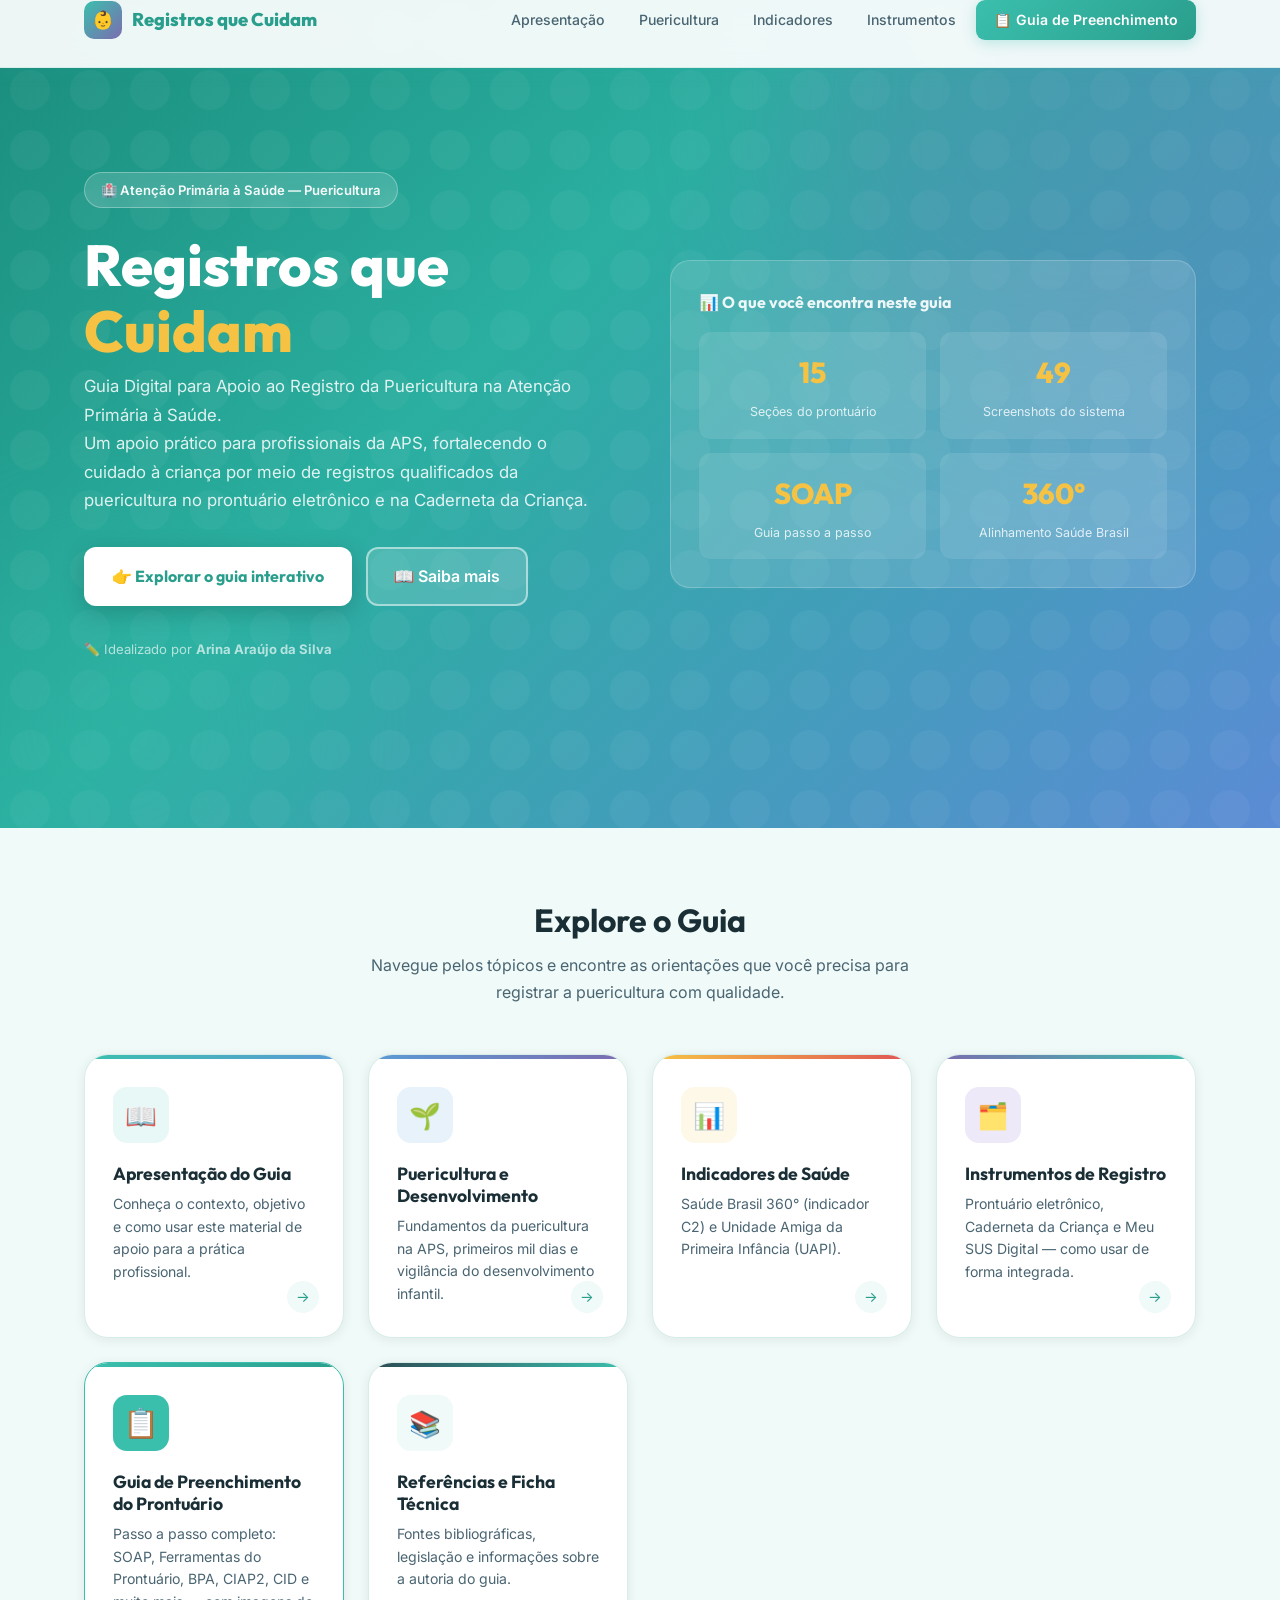
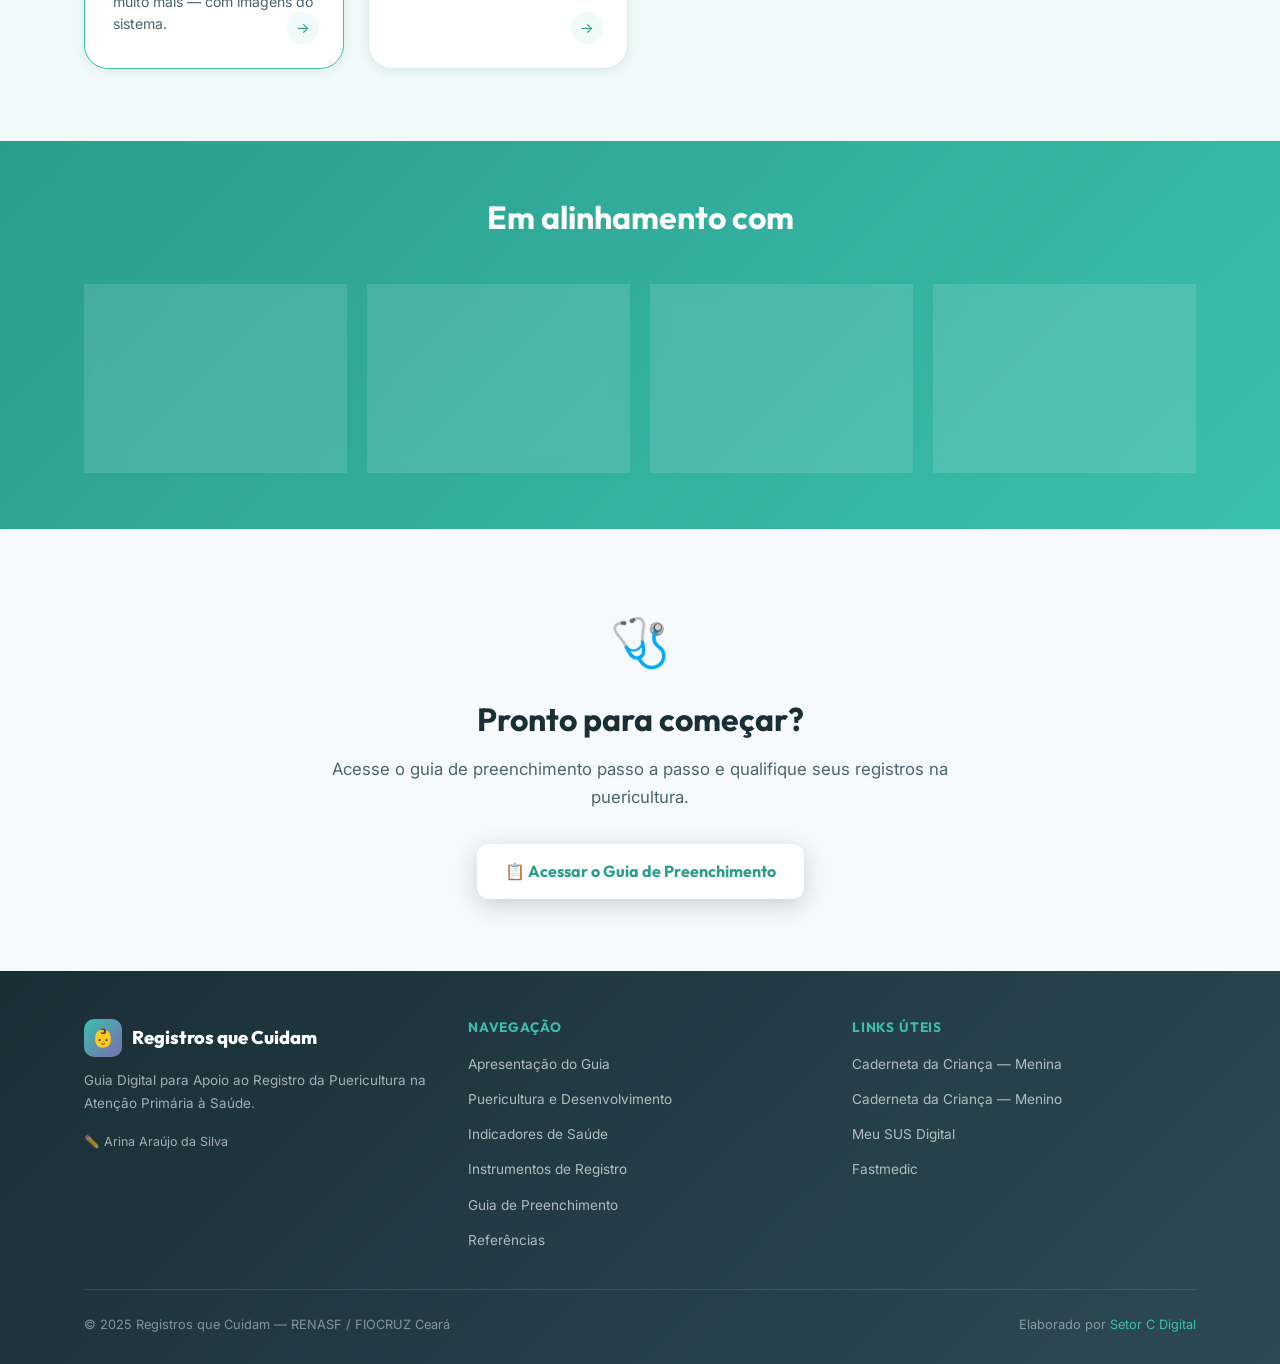
==== index.html @ 97585f24 "feat: initial commit — Registros que Cuidam v1.0 - Landing page com hero, cards de navegacao e foote" ====
<!DOCTYPE html>
<html lang="pt-BR">
<head>
  <meta charset="UTF-8" />
  <meta name="viewport" content="width=device-width, initial-scale=1.0" />
  <title>Registros que Cuidam — Guia Digital de Puericultura</title>
  <meta name="description" content="Guia Digital para Apoio ao Registro da Puericultura na Atenção Primária à Saúde. Orientações práticas sobre preenchimento do prontuário eletrônico e Caderneta da Criança." />
  <link rel="stylesheet" href="assets/css/style.css" />
  <link rel="icon" type="image/svg+xml" href="data:image/svg+xml,<svg xmlns='http://www.w3.org/2000/svg' viewBox='0 0 100 100'><text y='.9em' font-size='90'>👶</text></svg>" />
</head>
<body>

  <!-- ── Navbar ─────────────────────────────── -->
  <nav class="navbar">
    <div class="container">
      <div class="nav-inner">
        <a href="index.html" class="nav-logo">
          <div class="logo-icon">👶</div>
          Registros que Cuidam
        </a>
        <div class="nav-links">
          <a href="apresentacao.html">Apresentação</a>
          <a href="puericultura.html">Puericultura</a>
          <a href="indicadores.html">Indicadores</a>
          <a href="instrumentos.html">Instrumentos</a>
          <a href="prontuario.html" class="btn-nav">📋 Guia de Preenchimento</a>
        </div>
        <button class="hamburger" aria-label="Menu">
          <span></span><span></span><span></span>
        </button>
      </div>
    </div>
  </nav>

  <!-- ── Mobile Menu ────────────────────────── -->
  <div class="mobile-menu">
    <a href="apresentacao.html">📖 Apresentação do Guia</a>
    <a href="puericultura.html">🌱 Puericultura e Desenvolvimento</a>
    <a href="indicadores.html">📊 Indicadores</a>
    <a href="instrumentos.html">🗂️ Instrumentos de Registro</a>
    <a href="prontuario.html">📋 Guia de Preenchimento</a>
    <a href="referencias.html">📚 Referências</a>
  </div>

  <!-- ── HERO ───────────────────────────────── -->
  <section class="hero">
    <div class="hero-blob hero-blob-1"></div>
    <div class="hero-blob hero-blob-2"></div>
    <div class="container">
      <div class="hero-inner">
        <div class="hero-text">
          <div class="hero-badge">
            🏥 Atenção Primária à Saúde — Puericultura
          </div>
          <h1>Registros que <span>Cuidam</span></h1>
          <p class="hero-subtitle">
            Guia Digital para Apoio ao Registro da Puericultura na Atenção Primária à Saúde.<br>
            Um apoio prático para profissionais da APS, fortalecendo o cuidado à criança por meio de registros qualificados da puericultura no prontuário eletrônico e na Caderneta da Criança.
          </p>
          <div class="hero-ctas">
            <a href="prontuario.html" class="btn-primary">
              👉 Explorar o guia interativo
            </a>
            <a href="apresentacao.html" class="btn-secondary">
              📖 Saiba mais
            </a>
          </div>
          <p class="hero-author">✏️ Idealizado por <strong>Arina Araújo da Silva</strong></p>
        </div>
        <div class="hero-image">
          <div class="hero-card">
            <div class="hero-card-title">📊 O que você encontra neste guia</div>
            <div class="hero-stats">
              <div class="hero-stat">
                <div class="hero-stat-num">15</div>
                <div class="hero-stat-label">Seções do prontuário</div>
              </div>
              <div class="hero-stat">
                <div class="hero-stat-num">49</div>
                <div class="hero-stat-label">Screenshots do sistema</div>
              </div>
              <div class="hero-stat">
                <div class="hero-stat-num">SOAP</div>
                <div class="hero-stat-label">Guia passo a passo</div>
              </div>
              <div class="hero-stat">
                <div class="hero-stat-num">360°</div>
                <div class="hero-stat-label">Alinhamento Saúde Brasil</div>
              </div>
            </div>
          </div>
        </div>
      </div>
    </div>
  </section>

  <!-- ── Navigation Cards ───────────────────── -->
  <section class="nav-cards">
    <div class="container">
      <div class="section-title">
        <h2>Explore o Guia</h2>
        <p>Navegue pelos tópicos e encontre as orientações que você precisa para registrar a puericultura com qualidade.</p>
      </div>
      <div class="cards-grid">
        <a href="apresentacao.html" class="nav-card fade-up" style="--card-accent: linear-gradient(90deg, #3BBFAD, #5B9BD5);">
          <div class="card-icon" style="--card-icon-bg: #E8F8F6;">📖</div>
          <h3>Apresentação do Guia</h3>
          <p>Conheça o contexto, objetivo e como usar este material de apoio para a prática profissional.</p>
          <div class="card-arrow">→</div>
        </a>
        <a href="puericultura.html" class="nav-card fade-up delay-1" style="--card-accent: linear-gradient(90deg, #5B9BD5, #7B6DB0);">
          <div class="card-icon" style="--card-icon-bg: #E8F2FB;">🌱</div>
          <h3>Puericultura e Desenvolvimento</h3>
          <p>Fundamentos da puericultura na APS, primeiros mil dias e vigilância do desenvolvimento infantil.</p>
          <div class="card-arrow">→</div>
        </a>
        <a href="indicadores.html" class="nav-card fade-up delay-2" style="--card-accent: linear-gradient(90deg, #F6C244, #E05555);">
          <div class="card-icon" style="--card-icon-bg: #FEF8E8;">📊</div>
          <h3>Indicadores de Saúde</h3>
          <p>Saúde Brasil 360° (indicador C2) e Unidade Amiga da Primeira Infância (UAPI).</p>
          <div class="card-arrow">→</div>
        </a>
        <a href="instrumentos.html" class="nav-card fade-up delay-3" style="--card-accent: linear-gradient(90deg, #7B6DB0, #3BBFAD);">
          <div class="card-icon" style="--card-icon-bg: #EDE9F8;">🗂️</div>
          <h3>Instrumentos de Registro</h3>
          <p>Prontuário eletrônico, Caderneta da Criança e Meu SUS Digital — como usar de forma integrada.</p>
          <div class="card-arrow">→</div>
        </a>
        <a href="prontuario.html" class="nav-card fade-up" style="--card-accent: linear-gradient(90deg, #3BBFAD, #2A9E8D); border-color: var(--verde);">
          <div class="card-icon" style="--card-icon-bg: var(--verde); font-size: 1.8rem;">📋</div>
          <h3>Guia de Preenchimento do Prontuário</h3>
          <p>Passo a passo completo: SOAP, Ferramentas do Prontuário, BPA, CIAP2, CID e muito mais — com imagens do sistema.</p>
          <div class="card-arrow">→</div>
        </a>
        <a href="referencias.html" class="nav-card fade-up delay-1" style="--card-accent: linear-gradient(90deg, #2D4A54, #3BBFAD);">
          <div class="card-icon" style="--card-icon-bg: #F0FAF8;">📚</div>
          <h3>Referências e Ficha Técnica</h3>
          <p>Fontes bibliográficas, legislação e informações sobre a autoria do guia.</p>
          <div class="card-arrow">→</div>
        </a>
      </div>
    </div>
  </section>

  <!-- ── Highlights Strip ───────────────────── -->
  <section style="background: linear-gradient(135deg, var(--verde-dark), var(--verde)); padding: 56px 0;">
    <div class="container">
      <div class="section-title">
        <h2 style="color: white;">Em alinhamento com</h2>
      </div>
      <div style="display: grid; grid-template-columns: repeat(auto-fit, minmax(220px, 1fr)); gap: 20px;">
        <div style="background: rgba(255,255,255,0.12); backdrop-filter: blur(8px); border-radius: 16px; padding: 24px; text-align: center; border: 1px solid rgba(255,255,255,0.2);">
          <div style="font-size: 2rem; margin-bottom: 12px;">🇧🇷</div>
          <h4 style="color: white; margin-bottom: 8px; font-size: 0.95rem;">Saúde Brasil 360°</h4>
          <p style="color: rgba(255,255,255,0.75); font-size: 0.82rem; margin:0;">Indicador C2 — Cuidado no Desenvolvimento Infantil</p>
        </div>
        <div style="background: rgba(255,255,255,0.12); backdrop-filter: blur(8px); border-radius: 16px; padding: 24px; text-align: center; border: 1px solid rgba(255,255,255,0.2);">
          <div style="font-size: 2rem; margin-bottom: 12px;">⭐</div>
          <h4 style="color: white; margin-bottom: 8px; font-size: 0.95rem;">UAPI</h4>
          <p style="color: rgba(255,255,255,0.75); font-size: 0.82rem; margin:0;">Unidade Amiga da Primeira Infância</p>
        </div>
        <div style="background: rgba(255,255,255,0.12); backdrop-filter: blur(8px); border-radius: 16px; padding: 24px; text-align: center; border: 1px solid rgba(255,255,255,0.2);">
          <div style="font-size: 2rem; margin-bottom: 12px;">👶</div>
          <h4 style="color: white; margin-bottom: 8px; font-size: 0.95rem;">PNAISC</h4>
          <p style="color: rgba(255,255,255,0.75); font-size: 0.82rem; margin:0;">Política Nacional de Atenção Integral à Saúde da Criança</p>
        </div>
        <div style="background: rgba(255,255,255,0.12); backdrop-filter: blur(8px); border-radius: 16px; padding: 24px; text-align: center; border: 1px solid rgba(255,255,255,0.2);">
          <div style="font-size: 2rem; margin-bottom: 12px;">📒</div>
          <h4 style="color: white; margin-bottom: 8px; font-size: 0.95rem;">Caderneta da Criança</h4>
          <p style="color: rgba(255,255,255,0.75); font-size: 0.82rem; margin:0;">7ª Edição — Passaporte da Cidadania</p>
        </div>
      </div>
    </div>
  </section>

  <!-- ── CTA Final ──────────────────────────── -->
  <section class="section" style="text-align: center; background: var(--fundo-2);">
    <div class="container">
      <div class="fade-up" style="max-width: 640px; margin: 0 auto;">
        <div style="font-size: 3rem; margin-bottom: 16px;">🩺</div>
        <h2>Pronto para começar?</h2>
        <p style="color: var(--texto-suave); font-size: 1.05rem; margin: 16px 0 32px;">
          Acesse o guia de preenchimento passo a passo e qualifique seus registros na puericultura.
        </p>
        <a href="prontuario.html" class="btn-primary" style="display: inline-flex; text-decoration: none;">
          📋 Acessar o Guia de Preenchimento
        </a>
      </div>
    </div>
  </section>

  <!-- ── Footer ─────────────────────────────── -->
  <footer>
    <div class="container">
      <div class="footer-inner">
        <div class="footer-brand">
          <a href="index.html" class="nav-logo" style="text-decoration:none; margin-bottom:12px; display:inline-flex;">
            <div class="logo-icon">👶</div>
            Registros que Cuidam
          </a>
          <p>Guia Digital para Apoio ao Registro da Puericultura na Atenção Primária à Saúde.</p>
          <p style="margin-top:8px; font-size:0.78rem;">✏️ Arina Araújo da Silva</p>
        </div>
        <div class="footer-col">
          <h4>Navegação</h4>
          <ul>
            <li><a href="apresentacao.html">Apresentação do Guia</a></li>
            <li><a href="puericultura.html">Puericultura e Desenvolvimento</a></li>
            <li><a href="indicadores.html">Indicadores de Saúde</a></li>
            <li><a href="instrumentos.html">Instrumentos de Registro</a></li>
            <li><a href="prontuario.html">Guia de Preenchimento</a></li>
            <li><a href="referencias.html">Referências</a></li>
          </ul>
        </div>
        <div class="footer-col">
          <h4>Links Úteis</h4>
          <ul>
            <li><a href="https://wp.ufpel.edu.br/ipab/files/2025/06/caderneta_crianca_menina_passaporte_cidadania_7ed.pdf" target="_blank" rel="noopener">Caderneta da Criança — Menina</a></li>
            <li><a href="https://wp.ufpel.edu.br/ipab/files/2025/06/caderneta_crianca_menino_passaporte_cidadania_7ed.pdf" target="_blank" rel="noopener">Caderneta da Criança — Menino</a></li>
            <li><a href="https://meususdigital.saude.gov.br/" target="_blank" rel="noopener">Meu SUS Digital</a></li>
            <li><a href="https://saude.fastmedic.com.br/fortaleza/" target="_blank" rel="noopener">Fastmedic</a></li>
          </ul>
        </div>
      </div>
      <div class="footer-bottom">
        <span>© 2025 Registros que Cuidam — RENASF / FIOCRUZ Ceará</span>
        <span>Elaborado por <a href="#" style="color: var(--verde);">Setor C Digital</a></span>
      </div>
    </div>
  </footer>

  <!-- ── Lightbox ───────────────────────────── -->
  <div class="lightbox" id="lightbox">
    <div class="lightbox-inner">
      <button class="lightbox-close" id="lightbox-close">✕</button>
      <img id="lightbox-img" src="" alt="" />
      <p class="lightbox-caption" id="lightbox-caption"></p>
    </div>
  </div>

  <!-- ── Scroll Top ─────────────────────────── -->
  <button class="scroll-top" aria-label="Voltar ao topo">↑</button>

  <script src="assets/js/main.js"></script>
</body>
</html>
---- assets/css/style.css ----
/* =============================================
   REGISTROS QUE CUIDAM — Design System
   Paleta: Caderneta da Criança (teal + roxo)
   ============================================= */

@import url('https://fonts.googleapis.com/css2?family=Outfit:wght@300;400;500;600;700;800&family=Inter:wght@300;400;500;600&display=swap');

/* ── Tokens ─────────────────────────────────── */
:root {
  --verde:        #3BBFAD;
  --verde-dark:   #2A9E8D;
  --verde-light:  #E8F8F6;
  --verde-mid:    #C2EDE8;
  --roxo:         #7B6DB0;
  --roxo-light:   #EDE9F8;
  --roxo-dark:    #5D5190;
  --azul:         #5B9BD5;
  --azul-light:   #E8F2FB;
  --amarelo:      #F6C244;
  --amarelo-light:#FEF8E8;
  --vermelho:     #E05555;
  --branco:       #FFFFFF;
  --fundo:        #F0FAF8;
  --fundo-2:      #F7FAFC;
  --card-bg:      #FFFFFF;
  --borda:        #D6EDE9;
  --texto:        #1A2E36;
  --texto-suave:  #4A6572;
  --texto-fraco:  #7A9BA6;
  --sombra:       0 4px 24px rgba(59,191,173,0.10);
  --sombra-hover: 0 8px 36px rgba(59,191,173,0.22);
  --sombra-card:  0 2px 12px rgba(26,46,54,0.08);
  --radius:       14px;
  --radius-sm:    8px;
  --radius-lg:    24px;
  --transition:   0.28s cubic-bezier(.4,0,.2,1);
  --font-title:   'Outfit', sans-serif;
  --font-body:    'Inter', sans-serif;
  --nav-h:        68px;
}

/* ── Reset ───────────────────────────────────── */
*, *::before, *::after { box-sizing: border-box; margin: 0; padding: 0; }
html { scroll-behavior: smooth; font-size: 16px; }
body {
  font-family: var(--font-body);
  background: var(--fundo);
  color: var(--texto);
  line-height: 1.7;
  min-height: 100vh;
}
img { max-width: 100%; display: block; }
a { color: var(--verde-dark); text-decoration: none; transition: color var(--transition); }
a:hover { color: var(--roxo); }
ul { list-style: none; }

/* ── Typography ─────────────────────────────── */
h1,h2,h3,h4,h5 { font-family: var(--font-title); font-weight: 700; line-height: 1.25; color: var(--texto); }
h1 { font-size: clamp(2rem, 5vw, 3.2rem); }
h2 { font-size: clamp(1.4rem, 3vw, 2rem); }
h3 { font-size: clamp(1.1rem, 2vw, 1.4rem); }
h4 { font-size: 1.1rem; }
p  { margin-bottom: 1rem; }

/* ── Layout ─────────────────────────────────── */
.container { max-width: 1160px; margin: 0 auto; padding: 0 24px; }
.section { padding: 72px 0; }
.section-sm { padding: 48px 0; }
.section-title {
  text-align: center;
  margin-bottom: 48px;
}
.section-title h2 { margin-bottom: 12px; }
.section-title p  { color: var(--texto-suave); max-width: 560px; margin: 0 auto; }

/* ── NAV ─────────────────────────────────────── */
.navbar {
  position: fixed; top: 0; left: 0; right: 0; z-index: 1000;
  height: var(--nav-h);
  background: rgba(255,255,255,0.92);
  backdrop-filter: blur(14px);
  -webkit-backdrop-filter: blur(14px);
  border-bottom: 1.5px solid var(--borda);
  box-shadow: 0 2px 20px rgba(59,191,173,0.08);
  transition: all var(--transition);
}
.navbar.scrolled {
  background: rgba(255,255,255,0.98);
  box-shadow: 0 4px 30px rgba(59,191,173,0.14);
}
.nav-inner {
  display: flex; align-items: center; justify-content: space-between;
  height: 100%;
}
.nav-logo {
  display: flex; align-items: center; gap: 10px;
  font-family: var(--font-title); font-weight: 800; font-size: 1.15rem;
  color: var(--verde-dark);
  text-decoration: none;
}
.nav-logo .logo-icon {
  width: 38px; height: 38px;
  background: linear-gradient(135deg, var(--verde), var(--roxo));
  border-radius: 10px;
  display: flex; align-items: center; justify-content: center;
  color: white; font-size: 1.1rem;
  flex-shrink: 0;
}
.nav-links {
  display: flex; align-items: center; gap: 6px;
}
.nav-links a {
  padding: 6px 14px;
  border-radius: 8px;
  font-size: 0.88rem;
  font-weight: 500;
  color: var(--texto-suave);
  transition: all var(--transition);
}
.nav-links a:hover, .nav-links a.active {
  background: var(--verde-light);
  color: var(--verde-dark);
}
.nav-links a.btn-nav {
  background: linear-gradient(135deg, var(--verde), var(--verde-dark));
  color: white;
  padding: 8px 18px;
  border-radius: 9px;
  font-weight: 600;
  box-shadow: 0 3px 14px rgba(59,191,173,0.3);
}
.nav-links a.btn-nav:hover {
  transform: translateY(-2px);
  box-shadow: 0 6px 20px rgba(59,191,173,0.4);
  color: white;
}
.hamburger {
  display: none;
  flex-direction: column; gap: 5px;
  cursor: pointer; padding: 8px; border: none; background: none;
}
.hamburger span {
  display: block; width: 24px; height: 2.5px;
  background: var(--texto); border-radius: 2px;
  transition: all var(--transition);
}
.hamburger.open span:nth-child(1) { transform: rotate(45deg) translate(5px,5px); }
.hamburger.open span:nth-child(2) { opacity: 0; }
.hamburger.open span:nth-child(3) { transform: rotate(-45deg) translate(5px,-5px); }

/* ── Mobile Nav ─────────────────────────────── */
.mobile-menu {
  display: none;
  position: fixed; top: var(--nav-h); left: 0; right: 0;
  background: white; z-index: 999;
  padding: 20px 24px;
  border-bottom: 1px solid var(--borda);
  box-shadow: 0 8px 32px rgba(0,0,0,0.08);
  flex-direction: column; gap: 4px;
}
.mobile-menu.open { display: flex; }
.mobile-menu a {
  padding: 12px 16px; border-radius: 10px;
  font-weight: 500; color: var(--texto-suave);
  font-size: 0.95rem;
}
.mobile-menu a:hover { background: var(--verde-light); color: var(--verde-dark); }

/* ── Page Wrapper ───────────────────────────── */
.page-content { padding-top: var(--nav-h); min-height: 100vh; }

/* ── HERO ────────────────────────────────────── */
.hero {
  background: linear-gradient(135deg, #1A8C7C 0%, #2AAFA0 40%, #5B8BD5 100%);
  position: relative; overflow: hidden;
  padding: 100px 0 80px;
  min-height: 92vh;
  display: flex; align-items: center;
}
.hero::before {
  content: '';
  position: absolute; inset: 0;
  background: url("data:image/svg+xml,%3Csvg width='60' height='60' viewBox='0 0 60 60' xmlns='http://www.w3.org/2000/svg'%3E%3Cg fill='none' fill-rule='evenodd'%3E%3Cg fill='%23ffffff' fill-opacity='0.04'%3E%3Ccircle cx='30' cy='30' r='20'/%3E%3C/g%3E%3C/g%3E%3C/svg%3E") repeat;
}
.hero-blob {
  position: absolute; border-radius: 50%;
  filter: blur(80px); opacity: 0.18;
  animation: blobFloat 8s ease-in-out infinite alternate;
}
.hero-blob-1 { width: 600px; height: 600px; background: #7B6DB0; top: -200px; right: -100px; }
.hero-blob-2 { width: 400px; height: 400px; background: #3BBFAD; bottom: -100px; left: -80px; animation-delay: 3s; }
@keyframes blobFloat { from { transform: translate(0,0) scale(1); } to { transform: translate(30px,20px) scale(1.05); } }

.hero-inner {
  position: relative; z-index: 2;
  display: grid; grid-template-columns: 1fr 1fr;
  gap: 60px; align-items: center;
}
.hero-text { color: white; }
.hero-badge {
  display: inline-flex; align-items: center; gap: 8px;
  background: rgba(255,255,255,0.15);
  backdrop-filter: blur(8px);
  border: 1px solid rgba(255,255,255,0.3);
  padding: 6px 16px; border-radius: 50px;
  font-size: 0.82rem; font-weight: 600;
  color: rgba(255,255,255,0.95);
  margin-bottom: 24px;
  animation: fadeSlideUp 0.6s ease both;
}
.hero-text h1 {
  color: white;
  font-size: clamp(2.2rem, 5vw, 3.6rem);
  font-weight: 800;
  line-height: 1.15;
  margin-bottom: 8px;
  animation: fadeSlideUp 0.7s 0.1s ease both;
}
.hero-text h1 span { color: var(--amarelo); }
.hero-subtitle {
  font-size: 1.05rem;
  color: rgba(255,255,255,0.85);
  margin-bottom: 32px;
  line-height: 1.7;
  animation: fadeSlideUp 0.7s 0.2s ease both;
}
.hero-ctas {
  display: flex; gap: 14px; flex-wrap: wrap;
  animation: fadeSlideUp 0.7s 0.3s ease both;
}
.btn-primary {
  display: inline-flex; align-items: center; gap: 8px;
  background: white; color: var(--verde-dark);
  padding: 14px 28px; border-radius: 12px;
  font-weight: 700; font-size: 1rem;
  font-family: var(--font-title);
  box-shadow: 0 6px 24px rgba(0,0,0,0.18);
  transition: all var(--transition);
  cursor: pointer;
}
.btn-primary:hover {
  transform: translateY(-3px);
  box-shadow: 0 10px 32px rgba(0,0,0,0.25);
  color: var(--verde-dark);
}
.btn-secondary {
  display: inline-flex; align-items: center; gap: 8px;
  background: rgba(255,255,255,0.15);
  border: 2px solid rgba(255,255,255,0.5);
  color: white; padding: 14px 26px; border-radius: 12px;
  font-weight: 600; font-size: 1rem;
  transition: all var(--transition);
}
.btn-secondary:hover {
  background: rgba(255,255,255,0.25);
  border-color: white;
  color: white;
  transform: translateY(-2px);
}
.hero-author {
  margin-top: 32px;
  font-size: 0.82rem; color: rgba(255,255,255,0.65);
  animation: fadeSlideUp 0.7s 0.4s ease both;
}
.hero-image {
  position: relative;
  animation: fadeSlideUp 0.8s 0.2s ease both;
}
.hero-card {
  background: rgba(255,255,255,0.12);
  backdrop-filter: blur(12px);
  border: 1px solid rgba(255,255,255,0.2);
  border-radius: 20px;
  padding: 28px;
  color: white;
}
.hero-card-title {
  font-family: var(--font-title);
  font-weight: 700; font-size: 1rem; margin-bottom: 16px;
  opacity: 0.9;
}
.hero-stats {
  display: grid; grid-template-columns: 1fr 1fr; gap: 14px;
}
.hero-stat {
  background: rgba(255,255,255,0.1);
  border-radius: 12px; padding: 16px;
  text-align: center;
}
.hero-stat-num { font-family: var(--font-title); font-size: 1.8rem; font-weight: 800; color: var(--amarelo); }
.hero-stat-label { font-size: 0.78rem; opacity: 0.8; margin-top: 4px; }

@keyframes fadeSlideUp { from { opacity:0; transform:translateY(24px); } to { opacity:1; transform:translateY(0); } }

/* ── NAV CARDS (index) ──────────────────────── */
.nav-cards { padding: 72px 0; }
.cards-grid {
  display: grid;
  grid-template-columns: repeat(auto-fit, minmax(260px, 1fr));
  gap: 24px;
}
.nav-card {
  background: var(--card-bg);
  border-radius: var(--radius-lg);
  padding: 32px 28px;
  border: 1.5px solid var(--borda);
  box-shadow: var(--sombra-card);
  transition: all var(--transition);
  cursor: pointer;
  text-decoration: none;
  display: block;
  position: relative; overflow: hidden;
}
.nav-card::before {
  content: '';
  position: absolute; top: 0; left: 0; right: 0; height: 4px;
  background: var(--card-accent, linear-gradient(90deg, var(--verde), var(--azul)));
  border-radius: var(--radius-lg) var(--radius-lg) 0 0;
}
.nav-card:hover {
  transform: translateY(-6px);
  box-shadow: var(--sombra-hover);
  border-color: var(--verde);
}
.card-icon {
  width: 56px; height: 56px;
  border-radius: 14px;
  display: flex; align-items: center; justify-content: center;
  font-size: 1.6rem; margin-bottom: 20px;
  background: var(--card-icon-bg, var(--verde-light));
}
.nav-card h3 { font-size: 1.1rem; margin-bottom: 8px; color: var(--texto); }
.nav-card p  { font-size: 0.88rem; color: var(--texto-suave); margin: 0; line-height: 1.6; }
.card-arrow {
  position: absolute; bottom: 24px; right: 24px;
  width: 32px; height: 32px;
  background: var(--fundo);
  border-radius: 50%;
  display: flex; align-items: center; justify-content: center;
  color: var(--verde-dark); font-size: 0.9rem;
  transition: all var(--transition);
}
.nav-card:hover .card-arrow { background: var(--verde); color: white; transform: rotate(45deg); }

/* ── Inner Page Layout ──────────────────────── */
.inner-page { display: grid; grid-template-columns: 280px 1fr; gap: 40px; padding-top: calc(var(--nav-h) + 40px); padding-bottom: 80px; }
.sidebar {
  position: sticky; top: calc(var(--nav-h) + 20px);
  align-self: start;
  background: var(--card-bg); border-radius: var(--radius-lg);
  border: 1.5px solid var(--borda);
  padding: 24px;
  max-height: calc(100vh - var(--nav-h) - 40px);
  overflow-y: auto;
}
.sidebar-title {
  font-family: var(--font-title); font-weight: 700; font-size: 0.85rem;
  color: var(--verde-dark); text-transform: uppercase; letter-spacing: 0.08em;
  margin-bottom: 14px; padding-bottom: 10px;
  border-bottom: 2px solid var(--verde-mid);
}
.sidebar-nav { display: flex; flex-direction: column; gap: 2px; }
.sidebar-nav a {
  padding: 9px 12px; border-radius: 8px;
  font-size: 0.85rem; color: var(--texto-suave); font-weight: 500;
  transition: all var(--transition);
  display: flex; align-items: center; gap: 8px;
}
.sidebar-nav a:hover { background: var(--verde-light); color: var(--verde-dark); }
.sidebar-nav a.active { background: var(--verde); color: white; }
.sidebar-nav a .num {
  min-width: 22px; height: 22px; border-radius: 6px;
  background: rgba(59,191,173,0.12); color: var(--verde-dark);
  display: flex; align-items: center; justify-content: center;
  font-size: 0.72rem; font-weight: 700;
  flex-shrink: 0;
}
.sidebar-nav a.active .num { background: rgba(255,255,255,0.25); color: white; }

/* ── Content Area ───────────────────────────── */
.content-area { min-width: 0; }

/* ── Page Hero Banner ───────────────────────── */
.page-hero {
  background: linear-gradient(135deg, var(--verde-dark) 0%, var(--verde) 50%, var(--azul) 100%);
  color: white; text-align: center; padding: 60px 24px 48px;
  margin-top: var(--nav-h);
  position: relative; overflow: hidden;
}
.page-hero::before {
  content: '';
  position: absolute; inset: 0;
  background: url("data:image/svg+xml,%3Csvg width='40' height='40' viewBox='0 0 40 40' xmlns='http://www.w3.org/2000/svg'%3E%3Cg fill='none'%3E%3Ccircle cx='20' cy='20' r='10' fill='%23ffffff' fill-opacity='0.04'/%3E%3C/g%3E%3C/svg%3E") repeat;
}
.page-hero-inner { position: relative; z-index: 1; max-width: 700px; margin: 0 auto; }
.page-hero .breadcrumb {
  display: flex; align-items: center; justify-content: center;
  gap: 8px; font-size: 0.82rem; margin-bottom: 16px;
  color: rgba(255,255,255,0.7);
}
.page-hero .breadcrumb a { color: rgba(255,255,255,0.7); }
.page-hero .breadcrumb a:hover { color: white; }
.page-hero h1 { color: white; font-size: clamp(1.6rem, 4vw, 2.4rem); margin-bottom: 12px; }
.page-hero p  { color: rgba(255,255,255,0.85); font-size: 1.02rem; margin: 0; }

/* ── Content Sections ───────────────────────── */
.content-section {
  background: var(--card-bg);
  border-radius: var(--radius-lg);
  padding: 36px;
  border: 1.5px solid var(--borda);
  margin-bottom: 28px;
  scroll-margin-top: calc(var(--nav-h) + 24px);
}
.content-section h2 {
  font-size: 1.4rem; margin-bottom: 20px;
  padding-bottom: 14px;
  border-bottom: 2px solid var(--verde-mid);
  display: flex; align-items: center; gap: 10px;
}
.content-section h2 .section-num {
  background: var(--verde); color: white;
  width: 32px; height: 32px; border-radius: 8px;
  display: flex; align-items: center; justify-content: center;
  font-size: 0.85rem; font-weight: 700; flex-shrink: 0;
}
.content-section h3 { font-size: 1.1rem; margin: 20px 0 10px; color: var(--verde-dark); }

/* ── Steps ──────────────────────────────────── */
.steps { display: flex; flex-direction: column; gap: 16px; margin: 20px 0; }
.step {
  display: flex; gap: 16px; align-items: flex-start;
  background: var(--fundo); border-radius: var(--radius);
  padding: 16px 20px; border: 1px solid var(--borda);
  transition: all var(--transition);
}
.step:hover { border-color: var(--verde); background: var(--verde-light); }
.step-num {
  min-width: 36px; height: 36px;
  background: linear-gradient(135deg, var(--verde), var(--verde-dark));
  color: white; border-radius: 10px;
  display: flex; align-items: center; justify-content: center;
  font-weight: 700; font-size: 0.9rem;
  flex-shrink: 0;
}
.step-body h4 { font-size: 0.95rem; margin-bottom: 4px; }
.step-body p  { font-size: 0.88rem; color: var(--texto-suave); margin: 0; }

/* ── Alert Boxes ────────────────────────────── */
.alert {
  padding: 16px 20px; border-radius: var(--radius);
  margin: 20px 0; display: flex; gap: 12px;
  align-items: flex-start; border-left: 4px solid;
}
.alert-info  { background: var(--azul-light);  border-color: var(--azul);  }
.alert-tip   { background: var(--verde-light); border-color: var(--verde); }
.alert-warn  { background: var(--amarelo-light); border-color: var(--amarelo); }
.alert-caderneta { background: linear-gradient(135deg, #EDE9F8, #E8F2FB); border-color: var(--roxo); }
.alert-icon { font-size: 1.2rem; flex-shrink: 0; margin-top: 2px; }
.alert strong { display: block; margin-bottom: 4px; font-size: 0.9rem; }
.alert p, .alert ul { font-size: 0.88rem; color: var(--texto-suave); margin: 0; }
.alert ul { padding-left: 16px; list-style: disc; }
.alert ul li { margin-bottom: 4px; }

/* ── Screenshot Gallery ─────────────────────── */
.screenshots { display: flex; flex-direction: column; gap: 16px; margin: 20px 0; }
.screenshots-row { display: grid; gap: 16px; }
.screenshots-row.cols-2 { grid-template-columns: 1fr 1fr; }
.screenshots-row.cols-3 { grid-template-columns: 1fr 1fr 1fr; }
.screenshot-item {
  border-radius: var(--radius);
  overflow: hidden;
  border: 1.5px solid var(--borda);
  box-shadow: var(--sombra-card);
  cursor: pointer;
  transition: all var(--transition);
  background: var(--fundo-2);
}
.screenshot-item:hover { transform: translateY(-3px); box-shadow: var(--sombra-hover); border-color: var(--verde); }
.screenshot-item img { width: 100%; height: auto; display: block; }
.screenshot-caption {
  padding: 10px 14px;
  font-size: 0.78rem; color: var(--texto-suave); font-weight: 500;
  background: var(--fundo-2); text-align: center;
  border-top: 1px solid var(--borda);
}

/* ── Lightbox ───────────────────────────────── */
.lightbox {
  display: none; position: fixed; inset: 0; z-index: 9999;
  background: rgba(10,20,26,0.92);
  align-items: center; justify-content: center;
  padding: 24px;
  animation: fadeIn 0.2s ease;
}
.lightbox.open { display: flex; }
.lightbox-inner { position: relative; max-width: 90vw; max-height: 90vh; }
.lightbox-inner img { max-width: 90vw; max-height: 85vh; object-fit: contain; border-radius: 10px; }
.lightbox-close {
  position: absolute; top: -44px; right: 0;
  background: rgba(255,255,255,0.15); border: none; color: white;
  width: 36px; height: 36px; border-radius: 50%;
  font-size: 1.2rem; cursor: pointer;
  display: flex; align-items: center; justify-content: center;
  transition: all var(--transition);
}
.lightbox-close:hover { background: rgba(255,255,255,0.3); }
.lightbox-caption {
  text-align: center; color: rgba(255,255,255,0.75);
  font-size: 0.85rem; margin-top: 12px;
}
@keyframes fadeIn { from { opacity: 0; } to { opacity: 1; } }

/* ── Accordion ──────────────────────────────── */
.accordion { display: flex; flex-direction: column; gap: 10px; margin: 20px 0; }
.acc-item {
  background: var(--card-bg); border-radius: var(--radius);
  border: 1.5px solid var(--borda); overflow: hidden;
  transition: border-color var(--transition);
}
.acc-item.open { border-color: var(--verde); }
.acc-header {
  display: flex; align-items: center; justify-content: space-between;
  padding: 18px 22px; cursor: pointer;
  transition: background var(--transition);
  gap: 12px;
}
.acc-header:hover { background: var(--verde-light); }
.acc-item.open .acc-header { background: var(--verde-light); }
.acc-header-left { display: flex; align-items: center; gap: 12px; }
.acc-num {
  background: var(--verde); color: white;
  min-width: 30px; height: 30px; border-radius: 8px;
  display: flex; align-items: center; justify-content: center;
  font-size: 0.78rem; font-weight: 700; flex-shrink: 0;
}
.acc-title { font-family: var(--font-title); font-weight: 600; font-size: 0.95rem; }
.acc-chevron {
  color: var(--verde-dark); font-size: 0.85rem;
  transition: transform var(--transition);
  flex-shrink: 0;
}
.acc-item.open .acc-chevron { transform: rotate(180deg); }
.acc-body { display: none; padding: 0 22px 22px; }
.acc-item.open .acc-body { display: block; }

/* ── BPA Badge ──────────────────────────────── */
.bpa-cards { display: grid; grid-template-columns: 1fr 1fr; gap: 16px; margin: 16px 0; }
.bpa-card {
  background: linear-gradient(135deg, var(--verde-light), var(--azul-light));
  border-radius: var(--radius); padding: 18px 20px;
  border: 1.5px solid var(--verde-mid);
}
.bpa-card h4 { font-size: 0.85rem; color: var(--verde-dark); margin-bottom: 8px; }
.bpa-code {
  background: var(--verde-dark); color: white;
  display: inline-block; padding: 4px 12px; border-radius: 6px;
  font-family: 'Courier New', monospace; font-size: 0.88rem; font-weight: 700;
  margin-bottom: 8px;
}
.bpa-card p { font-size: 0.82rem; color: var(--texto-suave); margin: 0; }

/* ── CID / CIAP Badges ──────────────────────── */
.code-badge {
  display: inline-flex; align-items: center; gap: 8px;
  background: var(--roxo-light); border-radius: 8px;
  padding: 8px 16px; margin: 8px 0;
  font-size: 0.88rem; border: 1px solid rgba(123,109,176,0.2);
}
.code-badge strong { color: var(--roxo-dark); font-family: 'Courier New', monospace; }

/* ── Info Grid ──────────────────────────────── */
.info-grid { display: grid; grid-template-columns: 1fr 1fr; gap: 20px; margin: 20px 0; }
.info-card {
  background: var(--fundo); border-radius: var(--radius);
  padding: 20px; border: 1px solid var(--borda);
}
.info-card h4 { font-size: 0.9rem; color: var(--verde-dark); margin-bottom: 10px; display: flex; align-items: center; gap: 6px; }
.info-card ul { padding-left: 18px; list-style: disc; }
.info-card ul li { font-size: 0.85rem; color: var(--texto-suave); margin-bottom: 6px; }

/* ── Caderneta Link ─────────────────────────── */
.caderneta-links { display: grid; grid-template-columns: 1fr 1fr; gap: 14px; margin: 16px 0; }
.caderneta-link {
  display: flex; align-items: center; gap: 12px;
  padding: 14px 18px; border-radius: var(--radius);
  border: 2px solid; text-decoration: none;
  transition: all var(--transition); font-weight: 600; font-size: 0.88rem;
}
.caderneta-link.menino { border-color: var(--verde); background: var(--verde-light); color: var(--verde-dark); }
.caderneta-link.menina { border-color: var(--roxo); background: var(--roxo-light); color: var(--roxo-dark); }
.caderneta-link:hover { transform: translateY(-2px); box-shadow: var(--sombra-card); }
.caderneta-link .link-icon { font-size: 1.4rem; }

/* ── Tags / Badges ──────────────────────────── */
.tag {
  display: inline-flex; align-items: center;
  padding: 4px 12px; border-radius: 50px;
  font-size: 0.78rem; font-weight: 600;
}
.tag-verde  { background: var(--verde-light); color: var(--verde-dark); }
.tag-roxo   { background: var(--roxo-light);  color: var(--roxo-dark); }
.tag-amarelo{ background: var(--amarelo-light); color: #B8860B; }
.tag-azul   { background: var(--azul-light);  color: #2563EB; }

/* ── Indicators Panel ───────────────────────── */
.indicators-panel {
  background: linear-gradient(135deg, var(--verde-dark), var(--verde));
  color: white; border-radius: var(--radius-lg);
  padding: 32px; margin: 24px 0;
}
.indicators-panel h3 { color: white; font-size: 1.1rem; margin-bottom: 20px; opacity: 0.9; }
.indicators-list { display: flex; flex-direction: column; gap: 10px; }
.indicator-item {
  display: flex; align-items: flex-start; gap: 12px;
  background: rgba(255,255,255,0.1); border-radius: 10px; padding: 12px 16px;
}
.indicator-dot { width: 8px; height: 8px; border-radius: 50%; background: var(--amarelo); margin-top: 6px; flex-shrink: 0; }
.indicator-item p { font-size: 0.88rem; margin: 0; color: rgba(255,255,255,0.9); }

/* ── References ─────────────────────────────── */
.ref-list { display: flex; flex-direction: column; gap: 14px; }
.ref-item {
  background: var(--fundo); border-radius: var(--radius);
  padding: 18px 20px; border-left: 4px solid var(--verde);
  font-size: 0.88rem; color: var(--texto-suave); line-height: 1.7;
}
.ref-item a { color: var(--verde-dark); word-break: break-all; }
.ref-item a:hover { color: var(--roxo); }

/* ── Ficha Técnica ──────────────────────────── */
.ficha-grid { display: grid; grid-template-columns: 1fr 1fr; gap: 20px; }
.ficha-item { display: flex; flex-direction: column; gap: 4px; }
.ficha-label { font-size: 0.75rem; font-weight: 700; color: var(--verde-dark); text-transform: uppercase; letter-spacing: 0.05em; }
.ficha-value { font-size: 0.9rem; color: var(--texto); }

/* ── FOOTER ──────────────────────────────────── */
footer {
  background: linear-gradient(135deg, #1A2E36, #2D4A54);
  color: white; padding: 48px 0 28px;
}
.footer-inner {
  display: grid; grid-template-columns: 1fr 1fr 1fr;
  gap: 40px; margin-bottom: 36px;
}
.footer-brand .nav-logo { color: white; margin-bottom: 12px; }
.footer-brand p { font-size: 0.84rem; color: rgba(255,255,255,0.6); line-height: 1.7; }
.footer-col h4 {
  font-family: var(--font-title); font-weight: 700; font-size: 0.85rem;
  color: var(--verde); text-transform: uppercase; letter-spacing: 0.06em;
  margin-bottom: 14px;
}
.footer-col ul { display: flex; flex-direction: column; gap: 8px; }
.footer-col ul a { font-size: 0.85rem; color: rgba(255,255,255,0.65); }
.footer-col ul a:hover { color: var(--verde); }
.footer-bottom {
  border-top: 1px solid rgba(255,255,255,0.1);
  padding-top: 24px;
  display: flex; align-items: center; justify-content: space-between;
  font-size: 0.8rem; color: rgba(255,255,255,0.45);
  flex-wrap: wrap; gap: 12px;
}

/* ── Scroll animations ──────────────────────── */
.fade-up { opacity: 0; transform: translateY(28px); transition: opacity 0.6s ease, transform 0.6s ease; }
.fade-up.visible { opacity: 1; transform: translateY(0); }
.fade-up.delay-1 { transition-delay: 0.1s; }
.fade-up.delay-2 { transition-delay: 0.2s; }
.fade-up.delay-3 { transition-delay: 0.3s; }

/* ── Scroll to top ──────────────────────────── */
.scroll-top {
  position: fixed; bottom: 28px; right: 28px; z-index: 500;
  width: 44px; height: 44px;
  background: linear-gradient(135deg, var(--verde), var(--verde-dark));
  color: white; border: none; border-radius: 12px;
  font-size: 1rem; cursor: pointer;
  box-shadow: 0 4px 18px rgba(59,191,173,0.35);
  transition: all var(--transition);
  opacity: 0; pointer-events: none;
  display: flex; align-items: center; justify-content: center;
}
.scroll-top.visible { opacity: 1; pointer-events: all; }
.scroll-top:hover { transform: translateY(-3px); box-shadow: 0 8px 28px rgba(59,191,173,0.5); }

/* ── Responsive ─────────────────────────────── */
@media (max-width: 900px) {
  .hero-inner { grid-template-columns: 1fr; text-align: center; gap: 40px; }
  .hero { padding: 80px 0 60px; min-height: auto; }
  .hero-ctas { justify-content: center; }
  .hero-image { order: -1; }
  .inner-page { grid-template-columns: 1fr; }
  .sidebar { position: static; max-height: none; }
  .footer-inner { grid-template-columns: 1fr; gap: 28px; }
  .info-grid { grid-template-columns: 1fr; }
  .bpa-cards { grid-template-columns: 1fr; }
  .ficha-grid { grid-template-columns: 1fr; }
  .caderneta-links { grid-template-columns: 1fr; }
  .screenshots-row.cols-2, .screenshots-row.cols-3 { grid-template-columns: 1fr; }
}
@media (max-width: 768px) {
  .nav-links { display: none; }
  .hamburger { display: flex; }
  .cards-grid { grid-template-columns: 1fr; }
  .hero-stats { grid-template-columns: 1fr 1fr; }
  .content-section { padding: 24px 18px; }
}
@media (max-width: 480px) {
  .container { padding: 0 16px; }
  .hero-stats { grid-template-columns: 1fr 1fr; }
}

/* ── Utilities ──────────────────────────────── */
.text-center { text-align: center; }
.mt-8  { margin-top: 8px; }
.mt-16 { margin-top: 16px; }
.mt-24 { margin-top: 24px; }
.mb-8  { margin-bottom: 8px; }
.mb-16 { margin-bottom: 16px; }
.mb-24 { margin-bottom: 24px; }
.gap-8  { gap: 8px; }
.flex   { display: flex; }
.items-center { align-items: center; }
.wrap   { flex-wrap: wrap; }
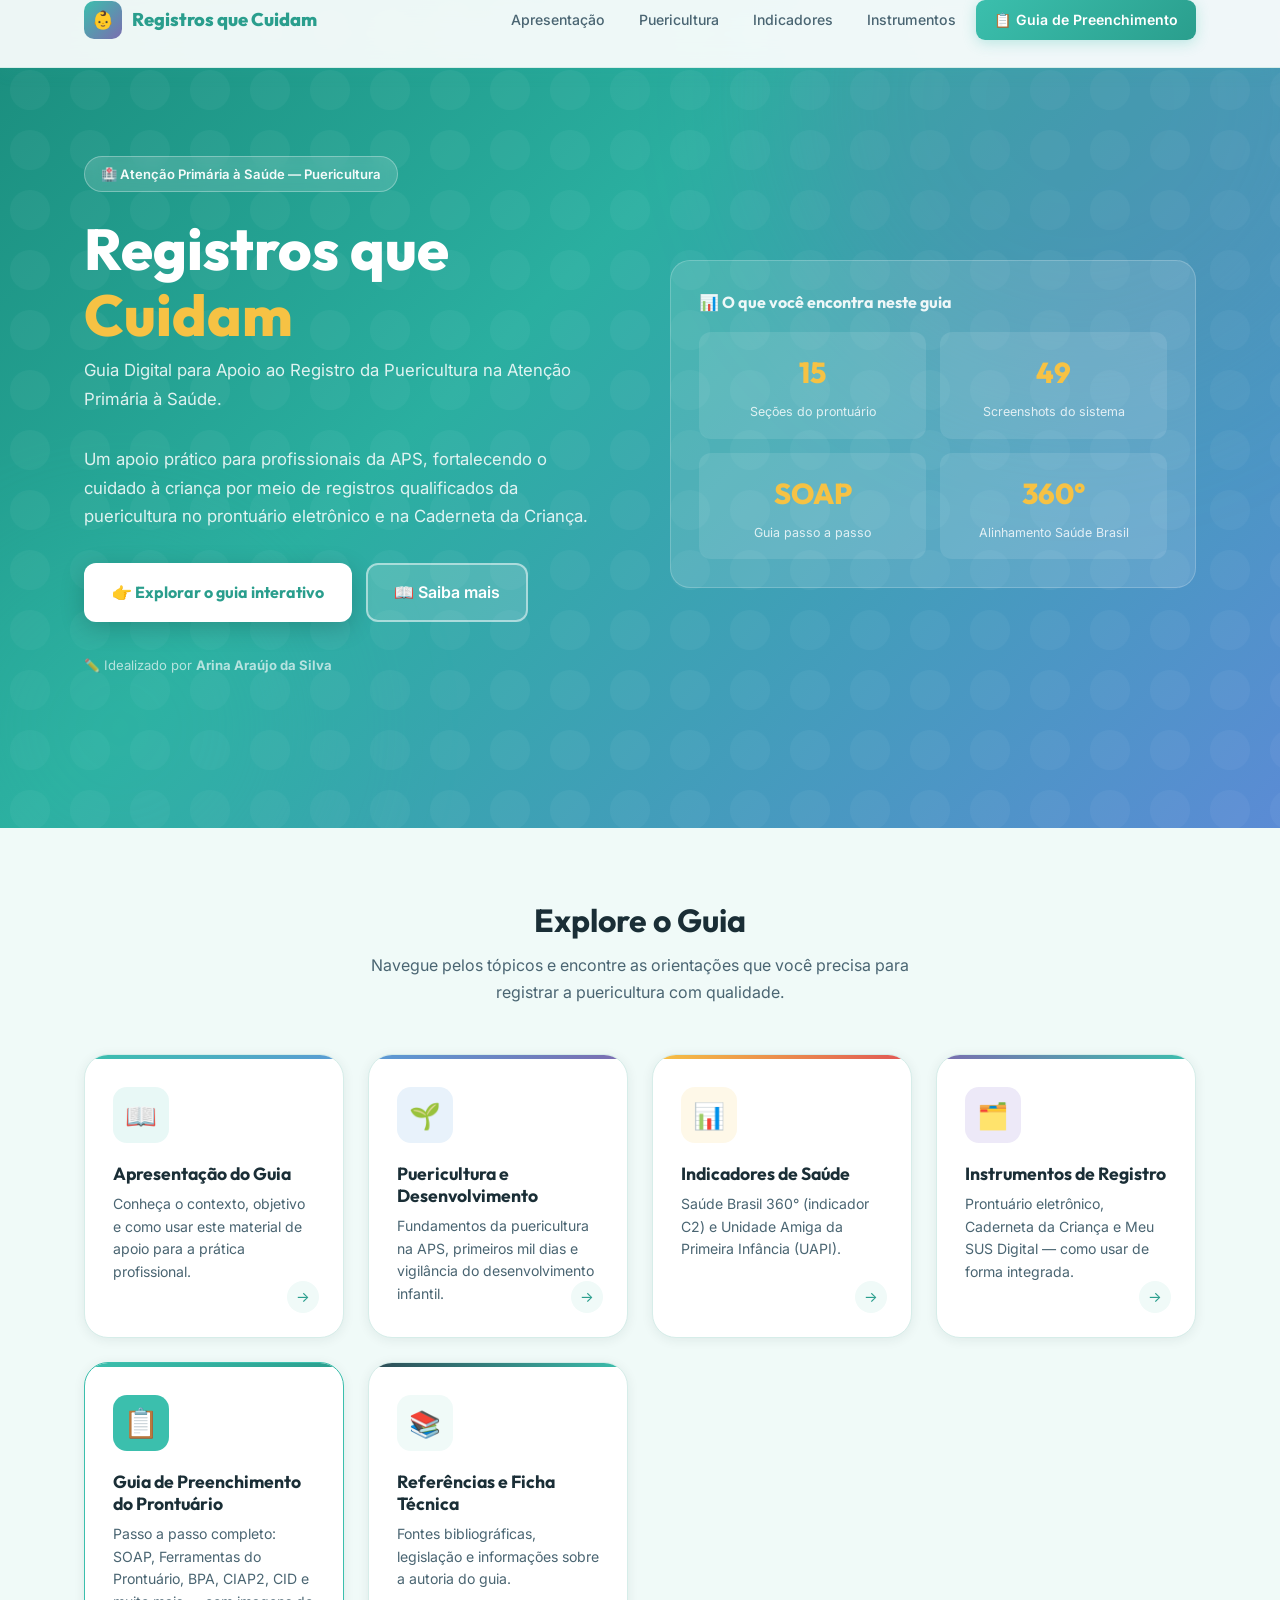
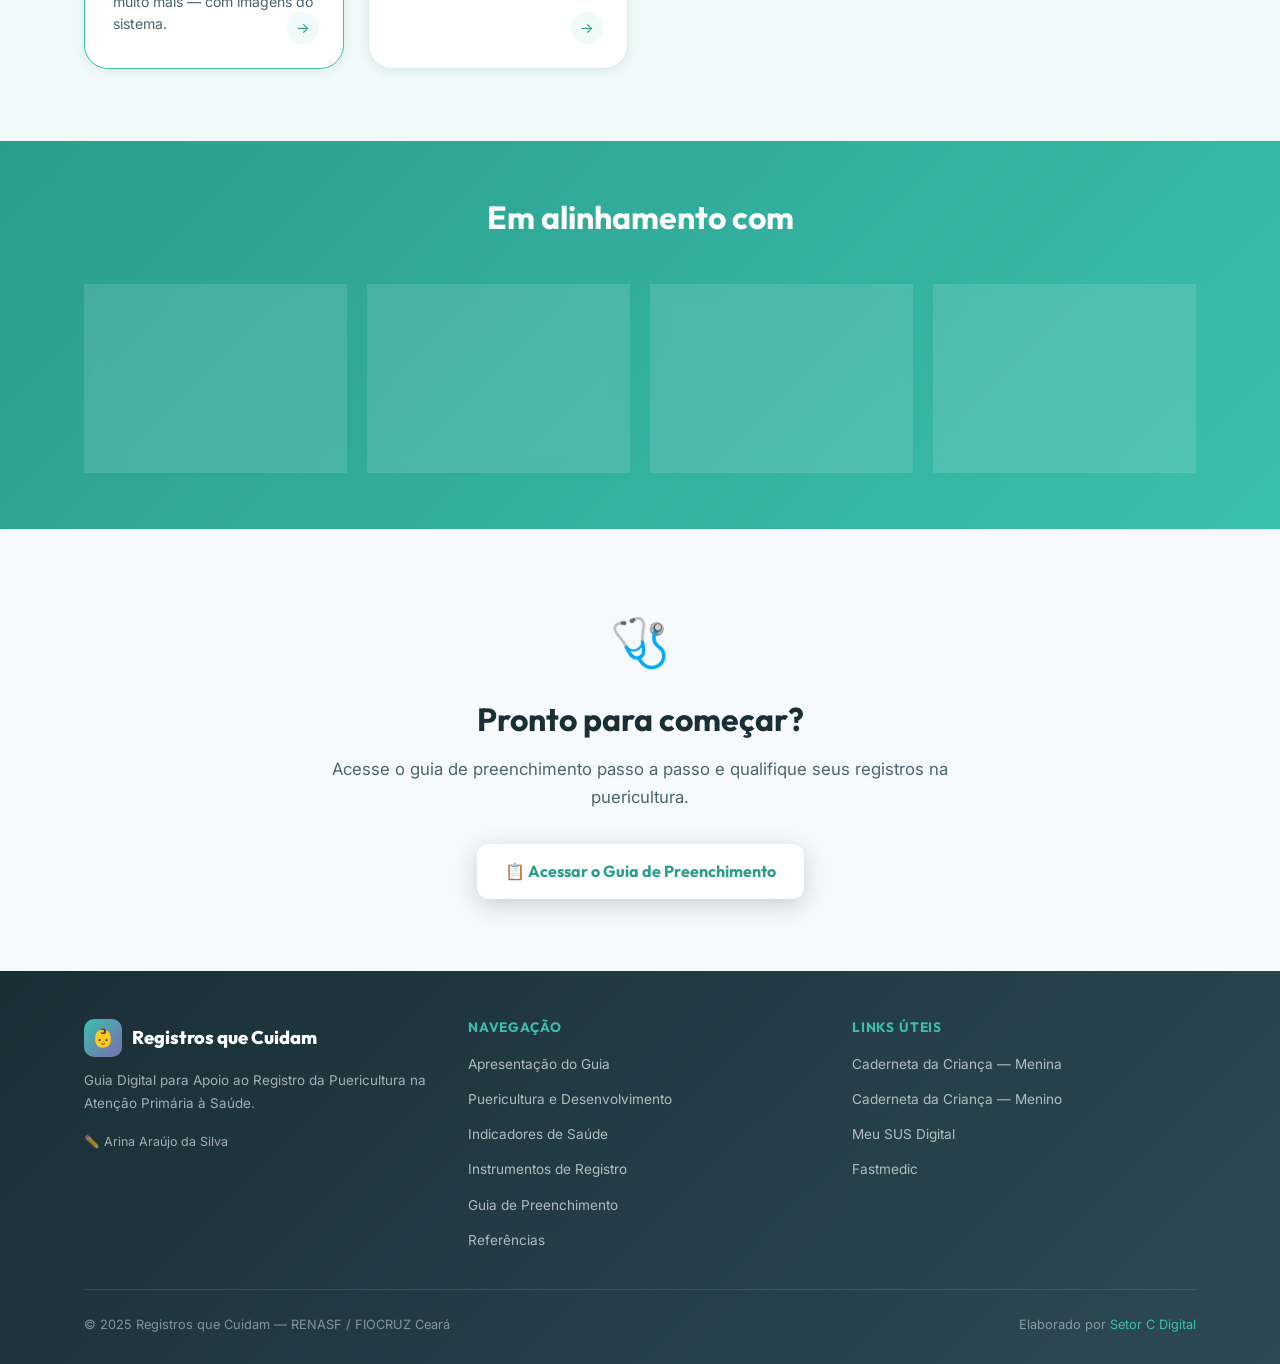
==== commit 394dfc24: "Adiciona espaço entre parágrafos na hero section" ====
--- a/index.html
+++ b/index.html
@@ -54,7 +54,9 @@
           </div>
           <h1>Registros que <span>Cuidam</span></h1>
           <p class="hero-subtitle">
-            Guia Digital para Apoio ao Registro da Puericultura na Atenção Primária à Saúde.<br>
+            Guia Digital para Apoio ao Registro da Puericultura na Atenção Primária à Saúde.
+          </p>
+          <p class="hero-subtitle">
             Um apoio prático para profissionais da APS, fortalecendo o cuidado à criança por meio de registros qualificados da puericultura no prontuário eletrônico e na Caderneta da Criança.
           </p>
           <div class="hero-ctas">
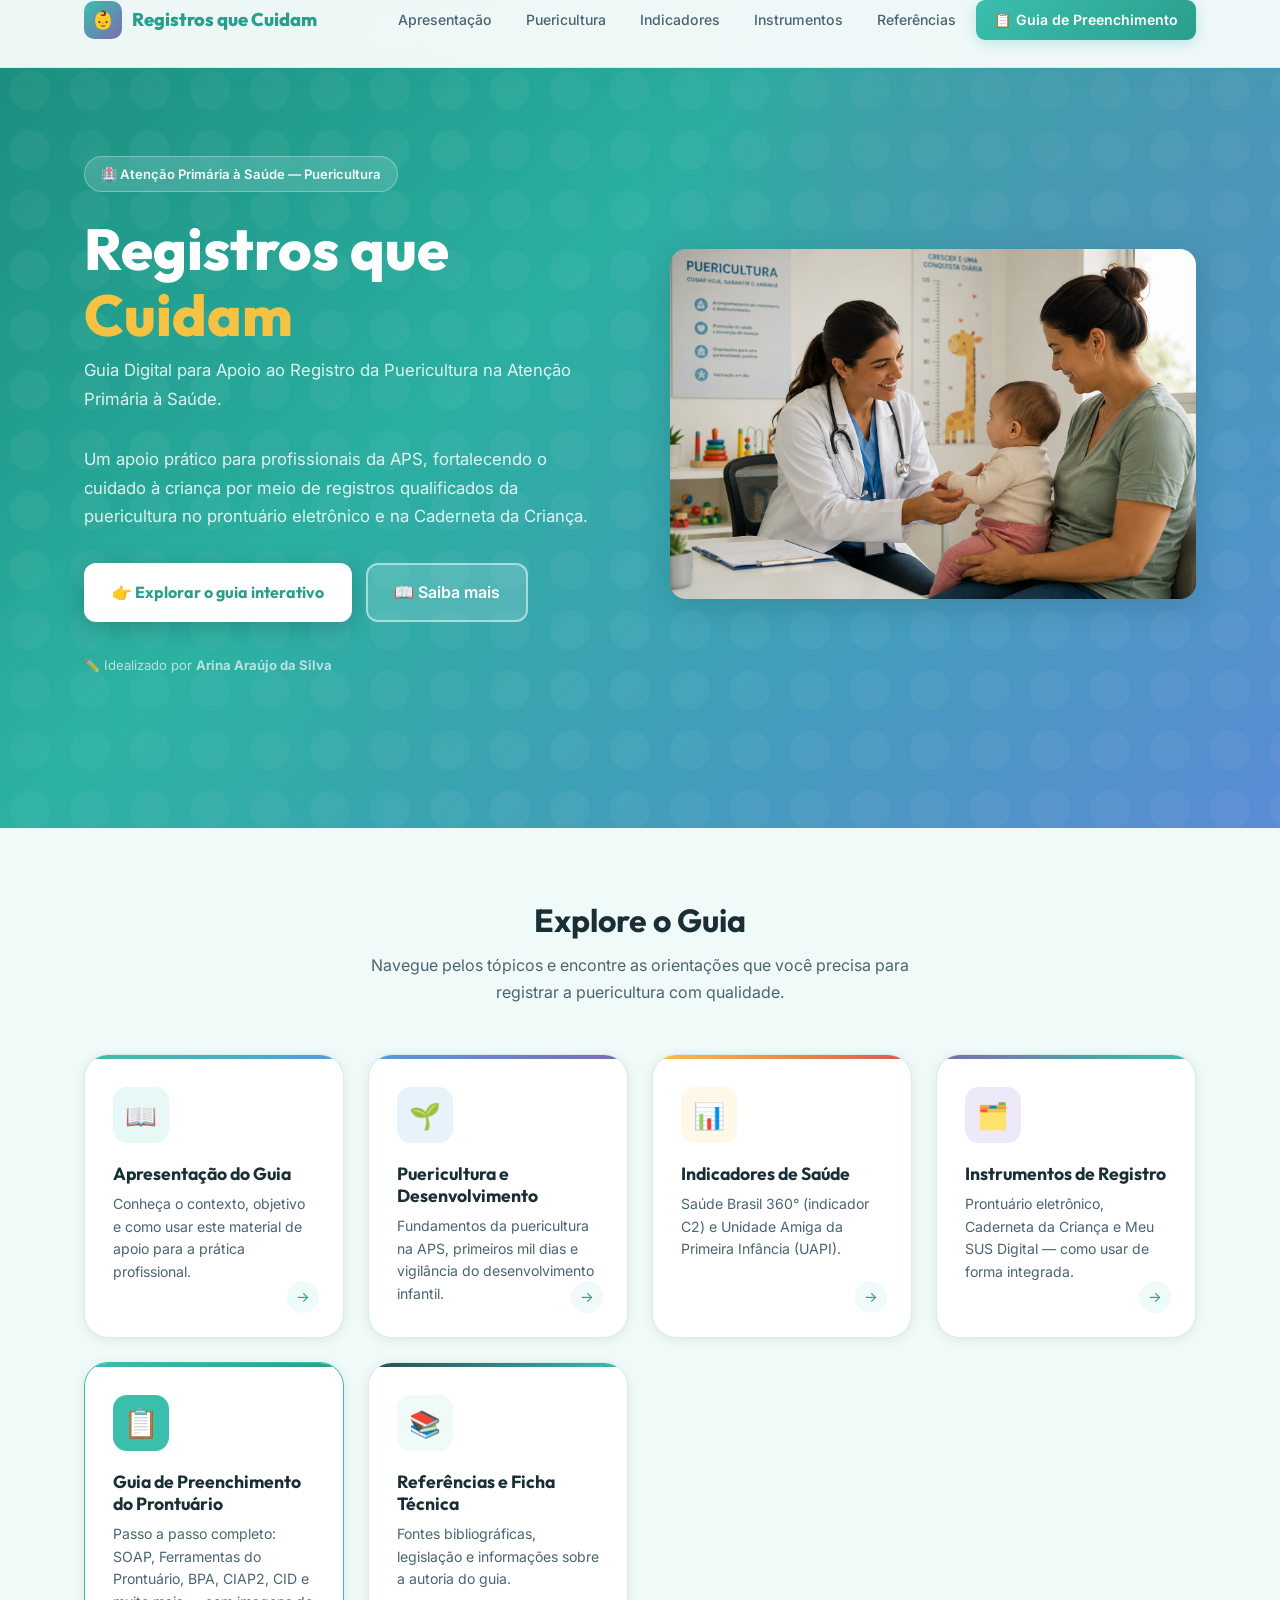
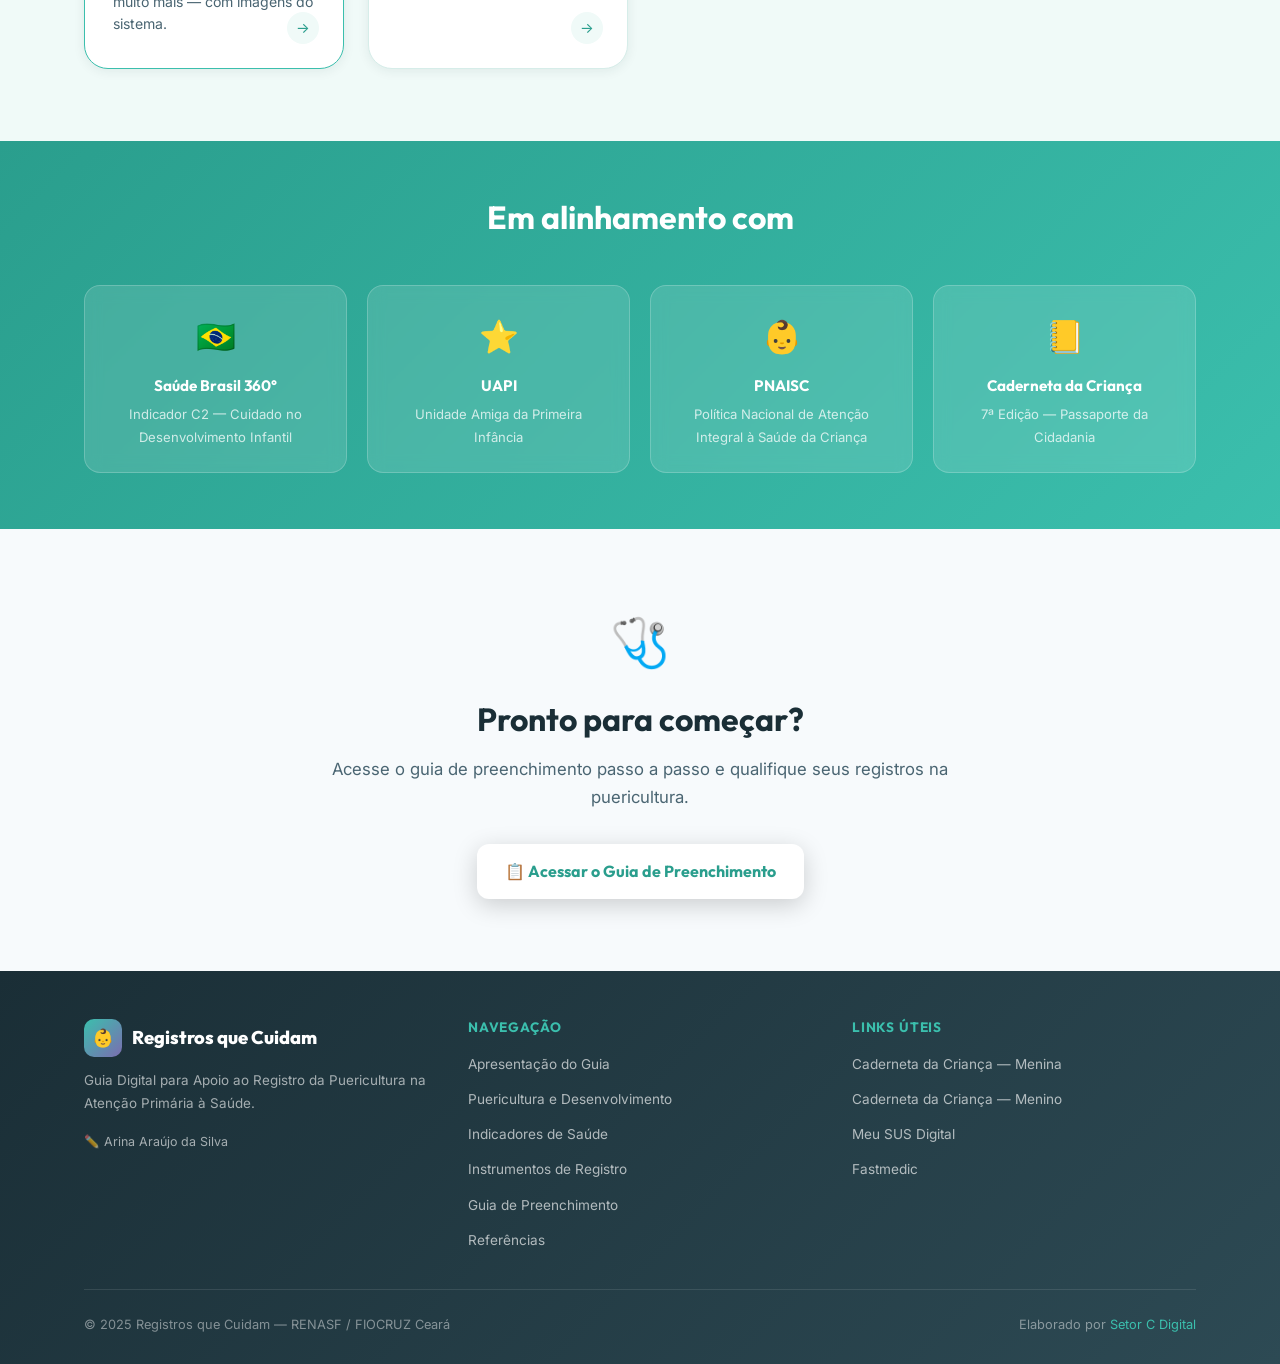
==== commit f0d4f7fd: "alterações hero" ====
--- a/index.html
+++ b/index.html
@@ -6,7 +6,7 @@
   <title>Registros que Cuidam — Guia Digital de Puericultura</title>
   <meta name="description" content="Guia Digital para Apoio ao Registro da Puericultura na Atenção Primária à Saúde. Orientações práticas sobre preenchimento do prontuário eletrônico e Caderneta da Criança." />
   <link rel="stylesheet" href="assets/css/style.css" />
-  <link rel="icon" type="image/svg+xml" href="data:image/svg+xml,<svg xmlns='http://www.w3.org/2000/svg' viewBox='0 0 100 100'><text y='.9em' font-size='90'>👶</text></svg>" />
+  <link rel="icon" href="assets/images/favicon.png" type="image/png" />
 </head>
 <body>
 
@@ -23,6 +23,7 @@
           <a href="puericultura.html">Puericultura</a>
           <a href="indicadores.html">Indicadores</a>
           <a href="instrumentos.html">Instrumentos</a>
+          <a href="referencias.html">Referências</a>
           <a href="prontuario.html" class="btn-nav">📋 Guia de Preenchimento</a>
         </div>
         <button class="hamburger" aria-label="Menu">
@@ -70,27 +71,7 @@
           <p class="hero-author">✏️ Idealizado por <strong>Arina Araújo da Silva</strong></p>
         </div>
         <div class="hero-image">
-          <div class="hero-card">
-            <div class="hero-card-title">📊 O que você encontra neste guia</div>
-            <div class="hero-stats">
-              <div class="hero-stat">
-                <div class="hero-stat-num">15</div>
-                <div class="hero-stat-label">Seções do prontuário</div>
-              </div>
-              <div class="hero-stat">
-                <div class="hero-stat-num">49</div>
-                <div class="hero-stat-label">Screenshots do sistema</div>
-              </div>
-              <div class="hero-stat">
-                <div class="hero-stat-num">SOAP</div>
-                <div class="hero-stat-label">Guia passo a passo</div>
-              </div>
-              <div class="hero-stat">
-                <div class="hero-stat-num">360°</div>
-                <div class="hero-stat-label">Alinhamento Saúde Brasil</div>
-              </div>
-            </div>
-          </div>
+          <img src="assets/images/consulta-puericultura.jpg" alt="Consulta de Puericultura" style="max-width: 100%; height: auto; border-radius: 16px; box-shadow: 0 8px 32px rgba(0,0,0,0.12); animation: fadeInScale 0.6s ease-out;" />
         </div>
       </div>
     </div>
--- a/assets/css/style.css
+++ b/assets/css/style.css
@@ -510,6 +510,10 @@
   font-size: 0.85rem; margin-top: 12px;
 }
 @keyframes fadeIn { from { opacity: 0; } to { opacity: 1; } }
+@keyframes fadeInScale {
+  from { opacity: 0; transform: scale(0.95); }
+  to { opacity: 1; transform: scale(1); }
+}
 
 /* ── Accordion ──────────────────────────────── */
 .accordion { display: flex; flex-direction: column; gap: 10px; margin: 20px 0; }
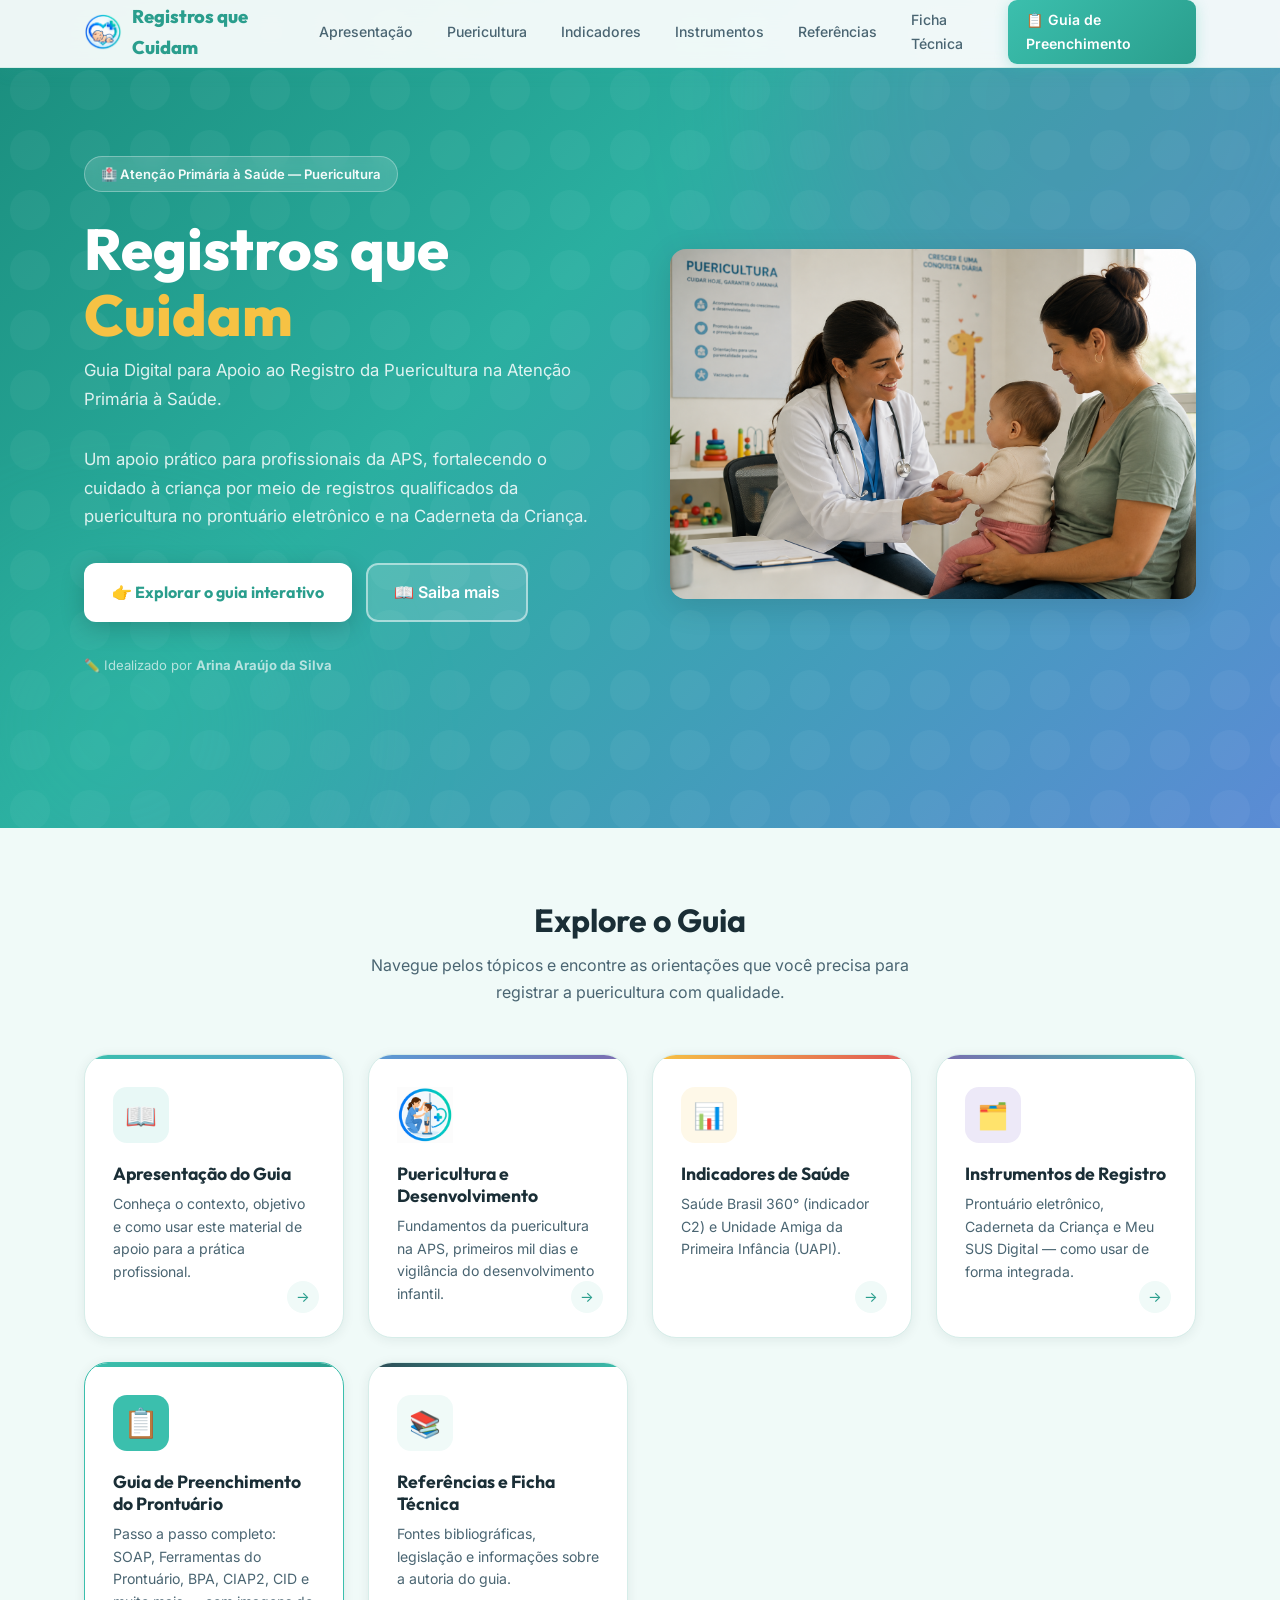
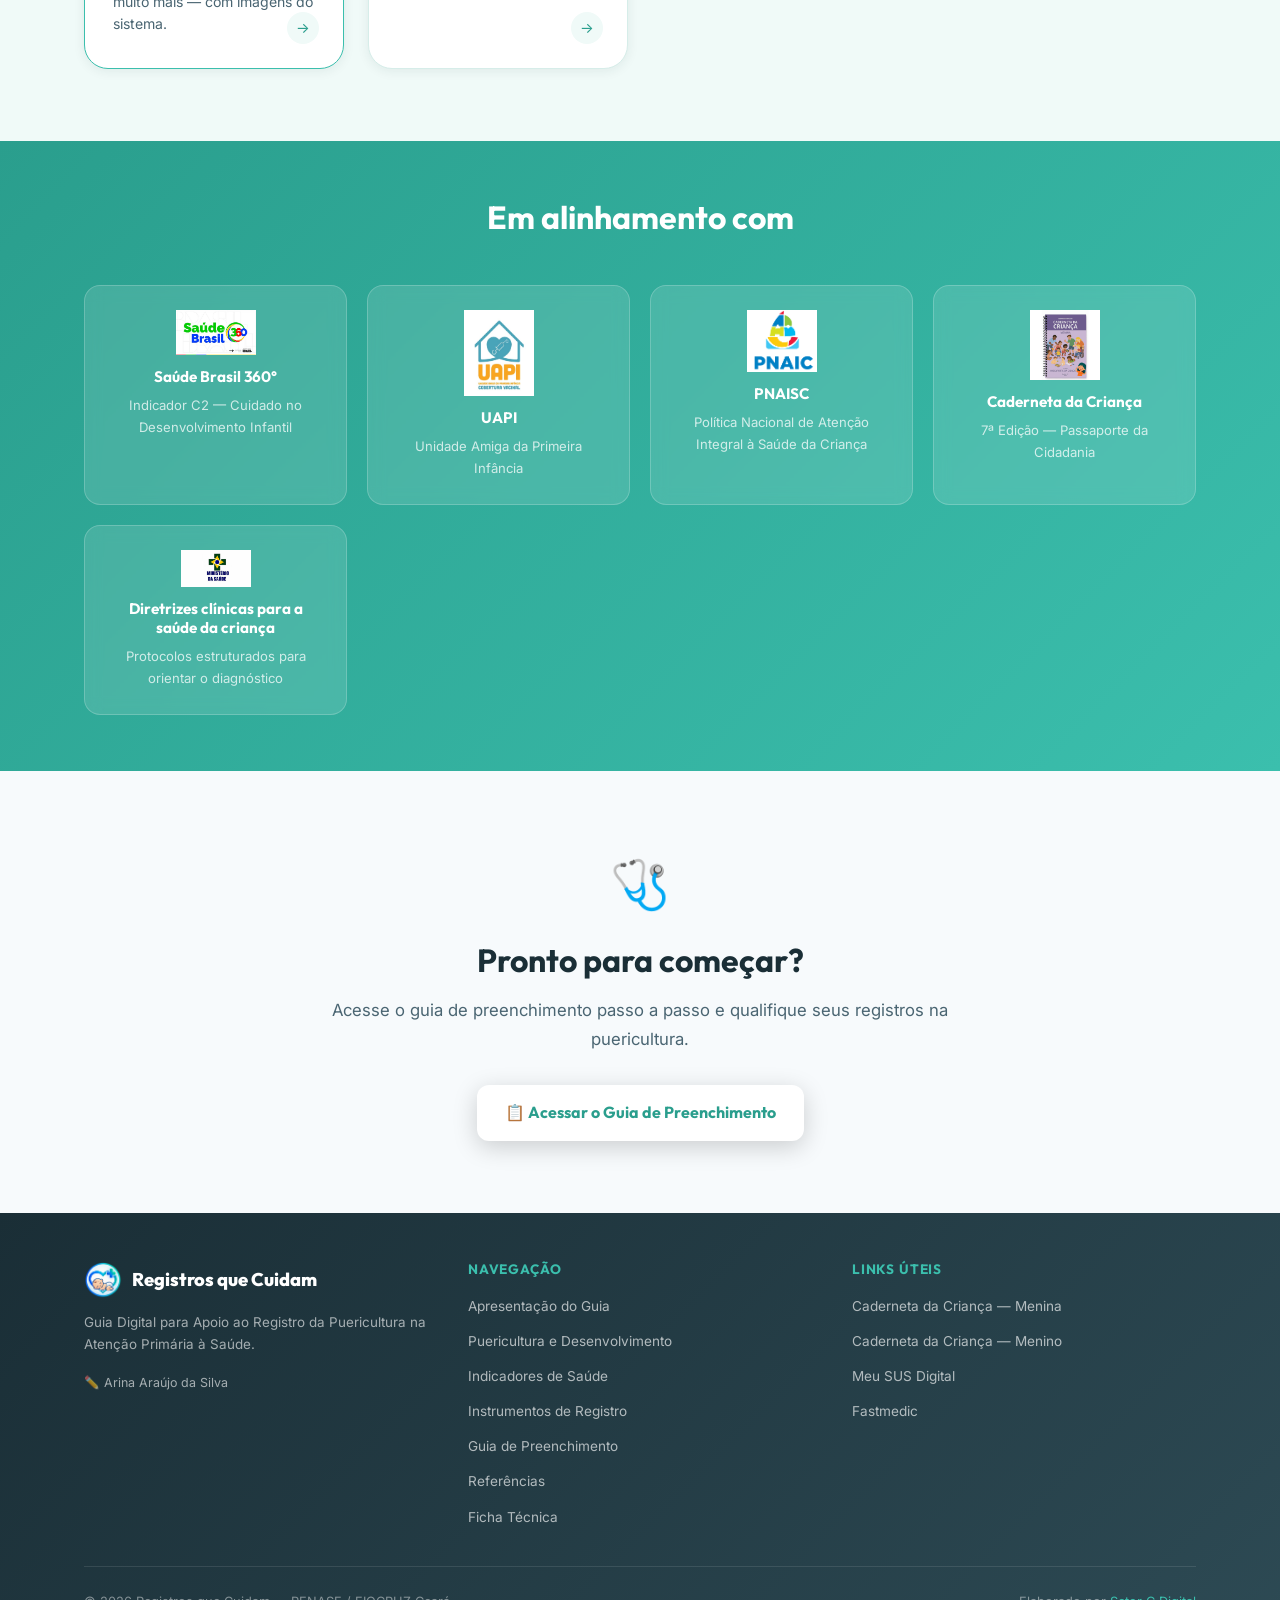
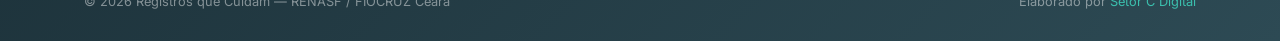
==== commit d63aed79: "alteracao até a pg 15" ====
--- a/index.html
+++ b/index.html
@@ -15,7 +15,7 @@
     <div class="container">
       <div class="nav-inner">
         <a href="index.html" class="nav-logo">
-          <div class="logo-icon">👶</div>
+          <div class="logo-icon"></div>
           Registros que Cuidam
         </a>
         <div class="nav-links">
@@ -24,6 +24,7 @@
           <a href="indicadores.html">Indicadores</a>
           <a href="instrumentos.html">Instrumentos</a>
           <a href="referencias.html">Referências</a>
+          <a href="ficha-tecnica.html">Ficha Técnica</a>
           <a href="prontuario.html" class="btn-nav">📋 Guia de Preenchimento</a>
         </div>
         <button class="hamburger" aria-label="Menu">
@@ -39,6 +40,8 @@
     <a href="puericultura.html">🌱 Puericultura e Desenvolvimento</a>
     <a href="indicadores.html">📊 Indicadores</a>
     <a href="instrumentos.html">🗂️ Instrumentos de Registro</a>
+    <a href="referencias.html">📚 Referências</a>
+    <a href="ficha-tecnica.html">📋 Ficha Técnica</a>
     <a href="prontuario.html">📋 Guia de Preenchimento</a>
     <a href="referencias.html">📚 Referências</a>
   </div>
@@ -92,7 +95,7 @@
           <div class="card-arrow">→</div>
         </a>
         <a href="puericultura.html" class="nav-card fade-up delay-1" style="--card-accent: linear-gradient(90deg, #5B9BD5, #7B6DB0);">
-          <div class="card-icon" style="--card-icon-bg: #E8F2FB;">🌱</div>
+          <div class="card-icon" style="--card-icon-bg: #E8F2FB;"><img src="assets/images/icon_puericultura.png" alt="" style="width:100%;height:100%;object-fit:contain;"></div>
           <h3>Puericultura e Desenvolvimento</h3>
           <p>Fundamentos da puericultura na APS, primeiros mil dias e vigilância do desenvolvimento infantil.</p>
           <div class="card-arrow">→</div>
@@ -133,24 +136,29 @@
       </div>
       <div style="display: grid; grid-template-columns: repeat(auto-fit, minmax(220px, 1fr)); gap: 20px;">
         <div style="background: rgba(255,255,255,0.12); backdrop-filter: blur(8px); border-radius: 16px; padding: 24px; text-align: center; border: 1px solid rgba(255,255,255,0.2);">
-          <div style="font-size: 2rem; margin-bottom: 12px;">🇧🇷</div>
+          <div style="margin-bottom: 12px; display: flex; justify-content: center;"><img src="assets/images/saude-brasil-360.jfif" alt="Saúde Brasil 360" style="width: 80px; height: auto; max-width: 100%;"></div>
           <h4 style="color: white; margin-bottom: 8px; font-size: 0.95rem;">Saúde Brasil 360°</h4>
           <p style="color: rgba(255,255,255,0.75); font-size: 0.82rem; margin:0;">Indicador C2 — Cuidado no Desenvolvimento Infantil</p>
         </div>
         <div style="background: rgba(255,255,255,0.12); backdrop-filter: blur(8px); border-radius: 16px; padding: 24px; text-align: center; border: 1px solid rgba(255,255,255,0.2);">
-          <div style="font-size: 2rem; margin-bottom: 12px;">⭐</div>
+          <div style="margin-bottom: 12px; display: flex; justify-content: center;"><img src="assets/images/UAPI.png" alt="UAPI" style="width: 70px; height: auto; max-width: 100%;"></div>
           <h4 style="color: white; margin-bottom: 8px; font-size: 0.95rem;">UAPI</h4>
           <p style="color: rgba(255,255,255,0.75); font-size: 0.82rem; margin:0;">Unidade Amiga da Primeira Infância</p>
         </div>
         <div style="background: rgba(255,255,255,0.12); backdrop-filter: blur(8px); border-radius: 16px; padding: 24px; text-align: center; border: 1px solid rgba(255,255,255,0.2);">
-          <div style="font-size: 2rem; margin-bottom: 12px;">👶</div>
+          <div style="margin-bottom: 12px; display: flex; justify-content: center;"><img src="assets/images/PNAIC.png" alt="PNAISC" style="width: 70px; height: auto; max-width: 100%;"></div>
           <h4 style="color: white; margin-bottom: 8px; font-size: 0.95rem;">PNAISC</h4>
           <p style="color: rgba(255,255,255,0.75); font-size: 0.82rem; margin:0;">Política Nacional de Atenção Integral à Saúde da Criança</p>
         </div>
         <div style="background: rgba(255,255,255,0.12); backdrop-filter: blur(8px); border-radius: 16px; padding: 24px; text-align: center; border: 1px solid rgba(255,255,255,0.2);">
-          <div style="font-size: 2rem; margin-bottom: 12px;">📒</div>
+          <div style="margin-bottom: 12px; display: flex; justify-content: center;"><img src="assets/images/CADERNETA-DA-CRIANÇA.jfif" alt="Caderneta da Criança" style="width: 70px; height: auto; max-width: 100%;"></div>
           <h4 style="color: white; margin-bottom: 8px; font-size: 0.95rem;">Caderneta da Criança</h4>
           <p style="color: rgba(255,255,255,0.75); font-size: 0.82rem; margin:0;">7ª Edição — Passaporte da Cidadania</p>
+        </div>
+        <div style="background: rgba(255,255,255,0.12); backdrop-filter: blur(8px); border-radius: 16px; padding: 24px; text-align: center; border: 1px solid rgba(255,255,255,0.2);">
+          <div style="margin-bottom: 12px; display: flex; justify-content: center;"><img src="assets/images/diretrizes_clinicas.png" alt="Diretrizes Clínicas" style="width: 70px; height: auto; max-width: 100%;"></div>
+          <h4 style="color: white; margin-bottom: 8px; font-size: 0.95rem;">Diretrizes clínicas para a saúde da criança</h4>
+          <p style="color: rgba(255,255,255,0.75); font-size: 0.82rem; margin:0;">Protocolos estruturados para orientar o diagnóstico</p>
         </div>
       </div>
     </div>
@@ -178,7 +186,7 @@
       <div class="footer-inner">
         <div class="footer-brand">
           <a href="index.html" class="nav-logo" style="text-decoration:none; margin-bottom:12px; display:inline-flex;">
-            <div class="logo-icon">👶</div>
+            <div class="logo-icon"></div>
             Registros que Cuidam
           </a>
           <p>Guia Digital para Apoio ao Registro da Puericultura na Atenção Primária à Saúde.</p>
@@ -193,6 +201,7 @@
             <li><a href="instrumentos.html">Instrumentos de Registro</a></li>
             <li><a href="prontuario.html">Guia de Preenchimento</a></li>
             <li><a href="referencias.html">Referências</a></li>
+            <li><a href="ficha-tecnica.html">Ficha Técnica</a></li>
           </ul>
         </div>
         <div class="footer-col">
@@ -206,7 +215,7 @@
         </div>
       </div>
       <div class="footer-bottom">
-        <span>© 2025 Registros que Cuidam — RENASF / FIOCRUZ Ceará</span>
+        <span>© 2026 Registros que Cuidam — RENASF / FIOCRUZ Ceará</span>
         <span>Elaborado por <a href="#" style="color: var(--verde);">Setor C Digital</a></span>
       </div>
     </div>
--- a/assets/css/style.css
+++ b/assets/css/style.css
@@ -100,10 +100,9 @@
 }
 .nav-logo .logo-icon {
   width: 38px; height: 38px;
-  background: linear-gradient(135deg, var(--verde), var(--roxo));
+  background: url('../images/favicon.png') center/cover no-repeat;
   border-radius: 10px;
   display: flex; align-items: center; justify-content: center;
-  color: white; font-size: 1.1rem;
   flex-shrink: 0;
 }
 .nav-links {
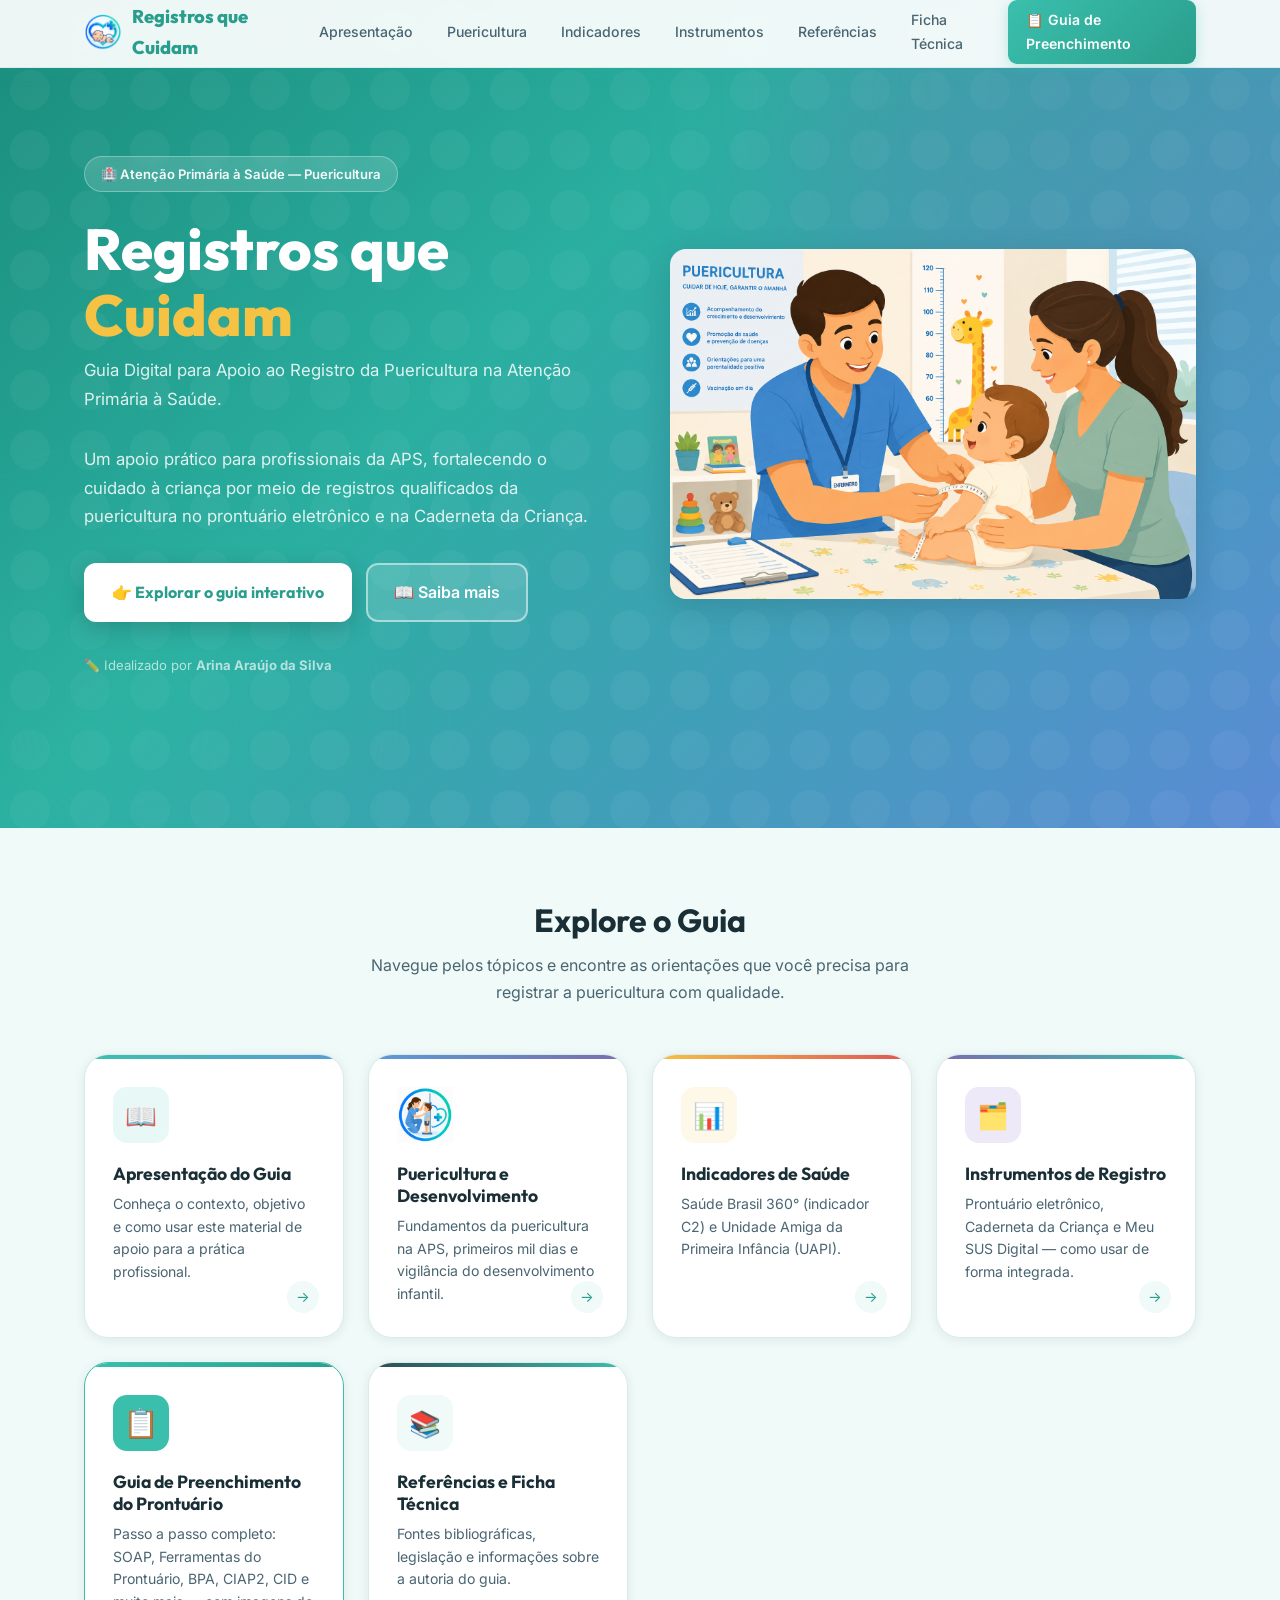
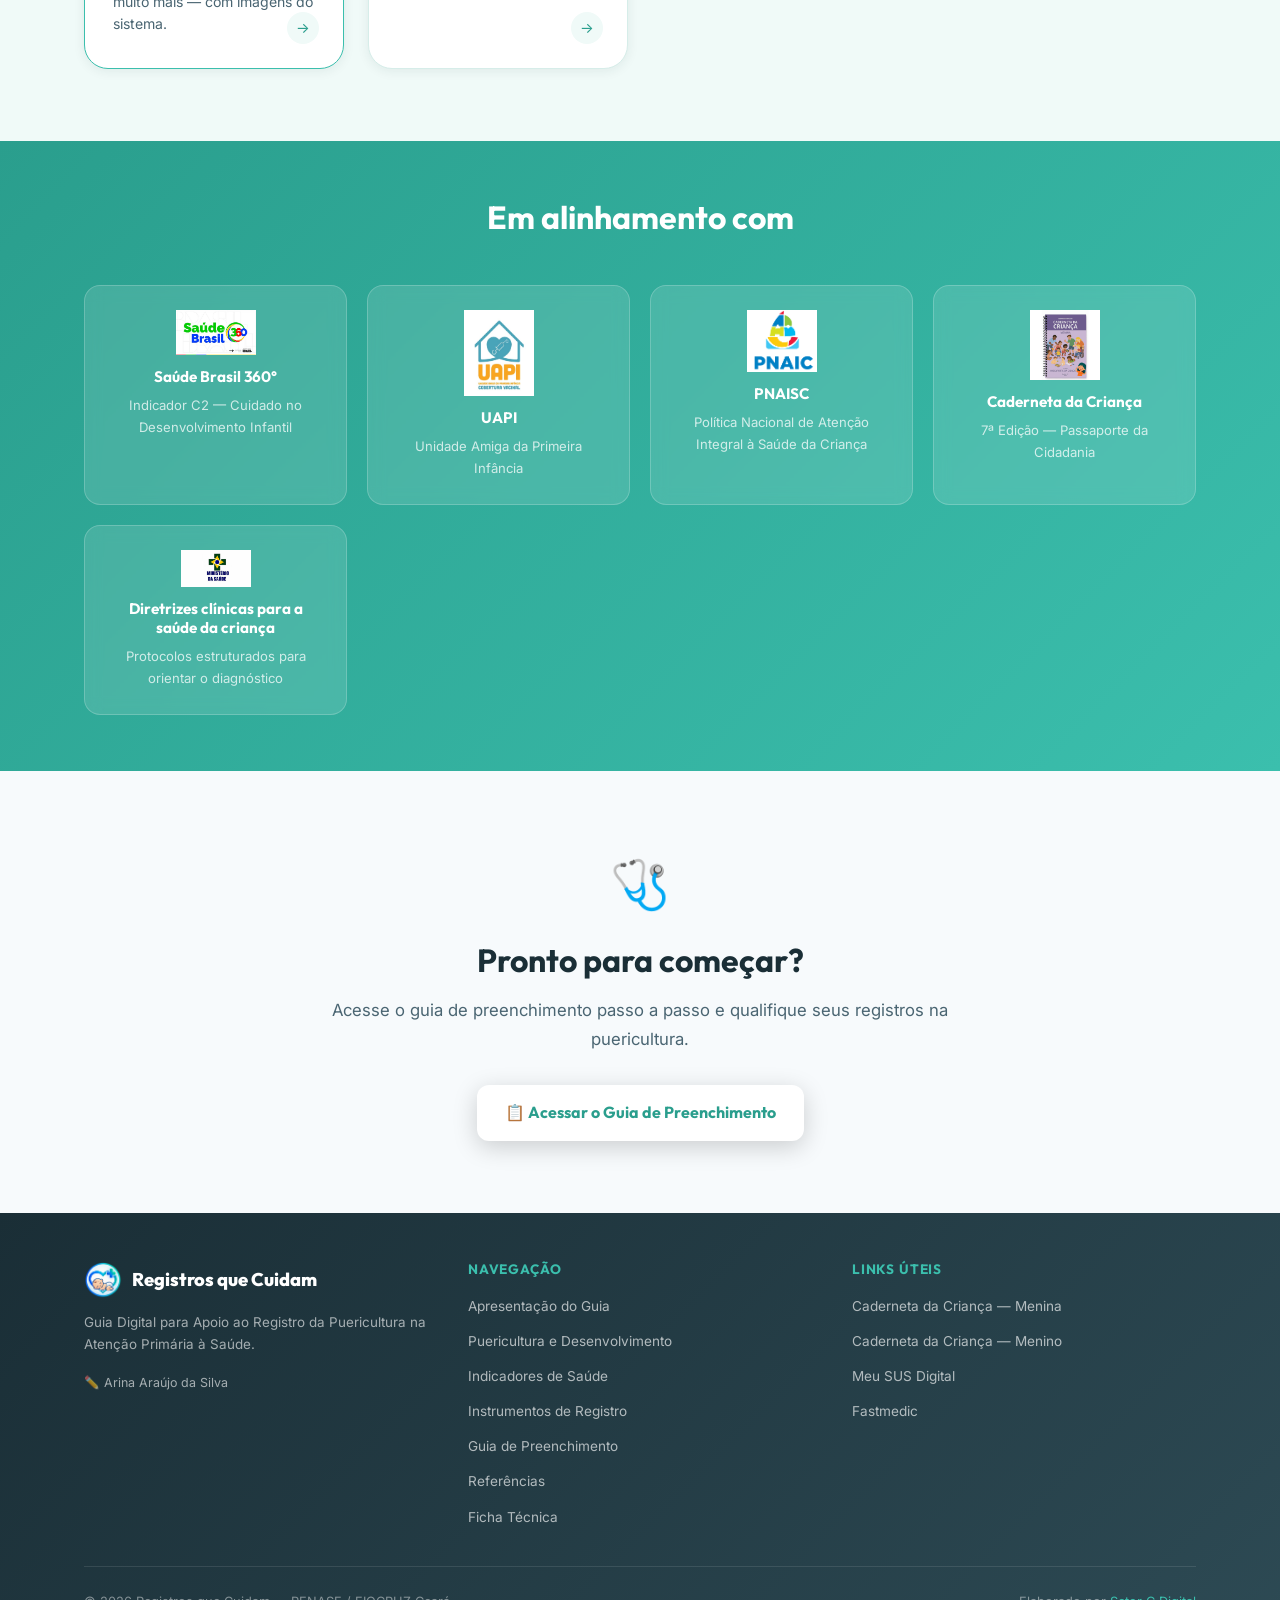
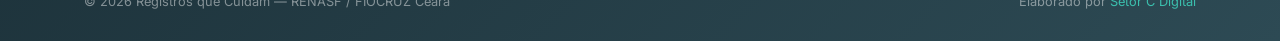
==== commit 5feecdf8: "Adiciona slideshow de imagens na hero section" ====
--- a/index.html
+++ b/index.html
@@ -74,7 +74,10 @@
           <p class="hero-author">✏️ Idealizado por <strong>Arina Araújo da Silva</strong></p>
         </div>
         <div class="hero-image">
-          <img src="assets/images/consulta-puericultura.jpg" alt="Consulta de Puericultura" style="max-width: 100%; height: auto; border-radius: 16px; box-shadow: 0 8px 32px rgba(0,0,0,0.12); animation: fadeInScale 0.6s ease-out;" />
+          <div class="slideshow-container" style="position: relative; border-radius: 16px; overflow: hidden; box-shadow: 0 8px 32px rgba(0,0,0,0.12);">
+            <img src="assets/images/consulta-puericultura1.png" alt="Consulta de Puericultura" class="slide-img active" style="width: 100%; height: auto; display: block;" />
+            <img src="assets/images/consulta-puericultura2.png" alt="Consulta de Puericultura" class="slide-img" style="width: 100%; height: auto; display: none;" />
+          </div>
         </div>
       </div>
     </div>
@@ -233,6 +236,20 @@
   <!-- ── Scroll Top ─────────────────────────── -->
   <button class="scroll-top" aria-label="Voltar ao topo">↑</button>
 
+  <script>
+    (function() {
+      const slides = document.querySelectorAll('.slide-img');
+      if (slides.length < 2) return;
+      let current = 0;
+      setInterval(() => {
+        slides[current].style.display = 'none';
+        slides[current].classList.remove('active');
+        current = (current + 1) % slides.length;
+        slides[current].style.display = 'block';
+        slides[current].classList.add('active');
+      }, 4000);
+    })();
+  </script>
   <script src="assets/js/main.js"></script>
 </body>
 </html>
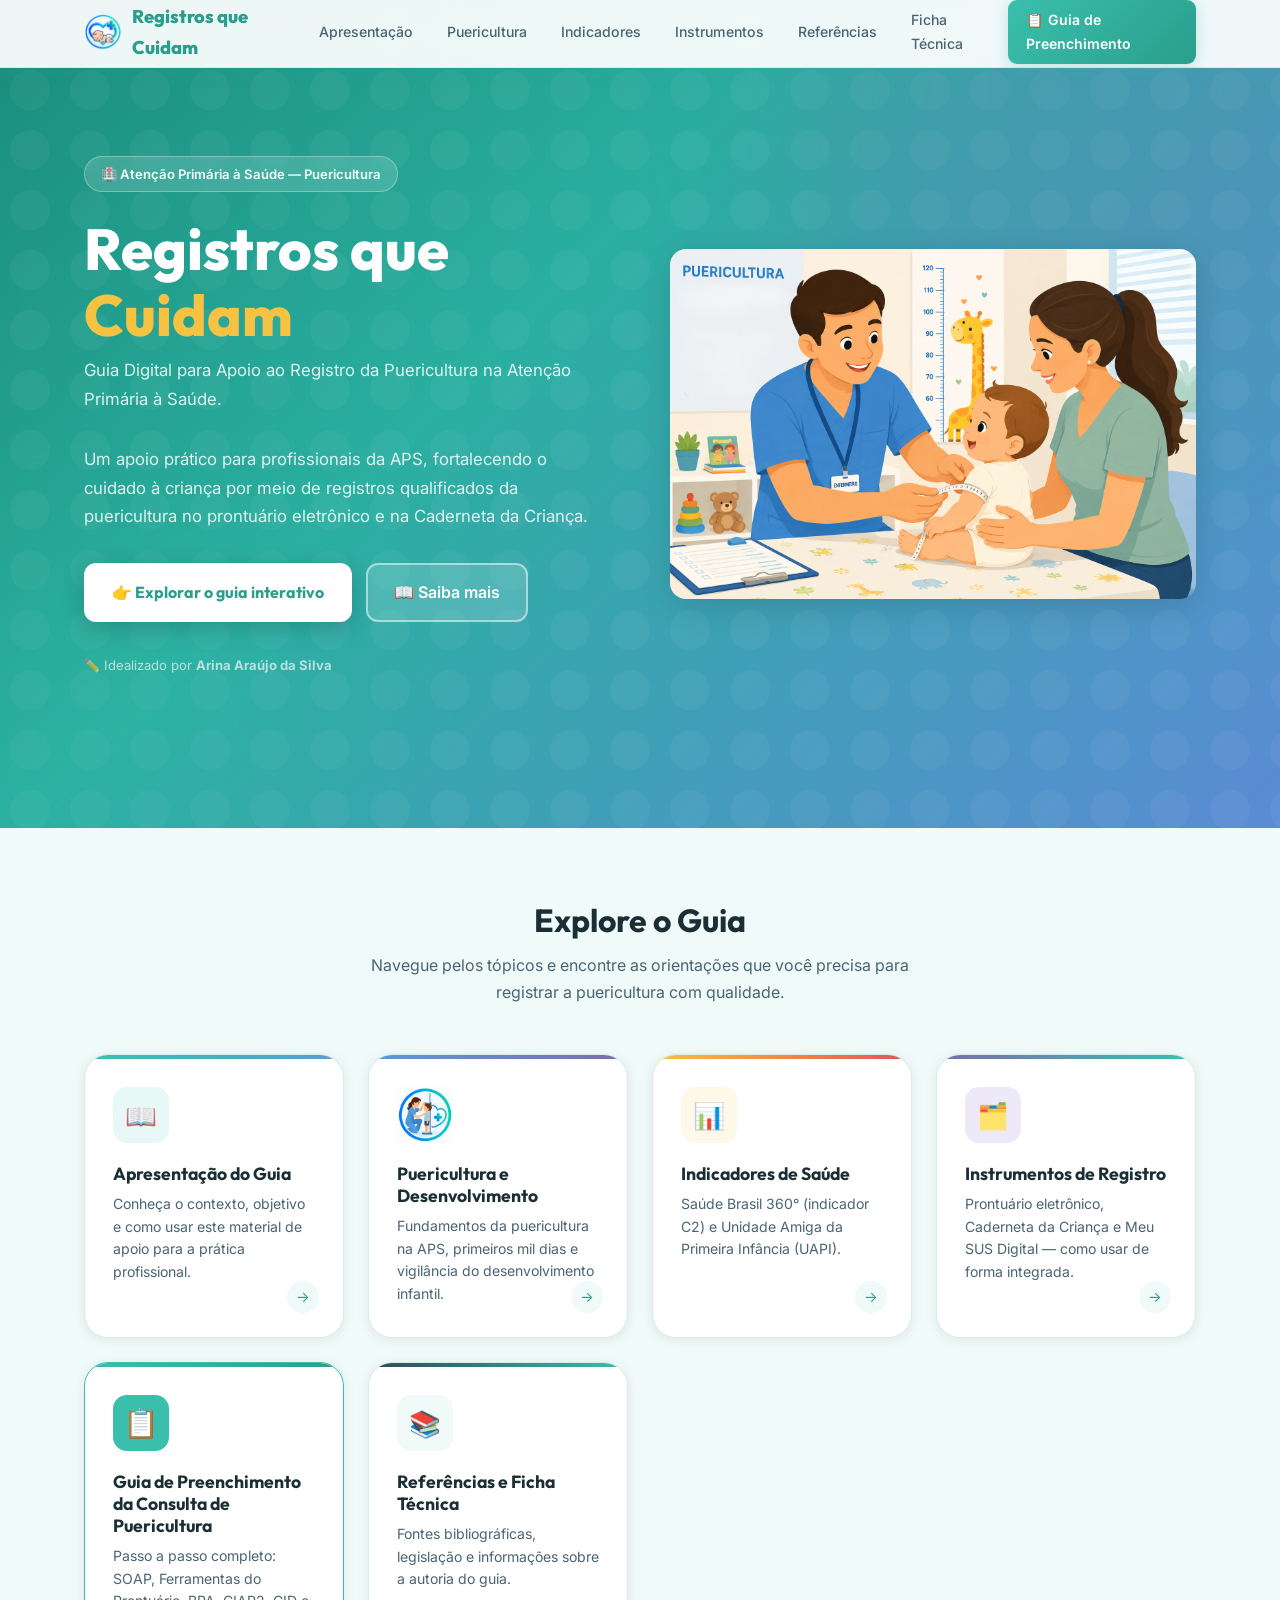
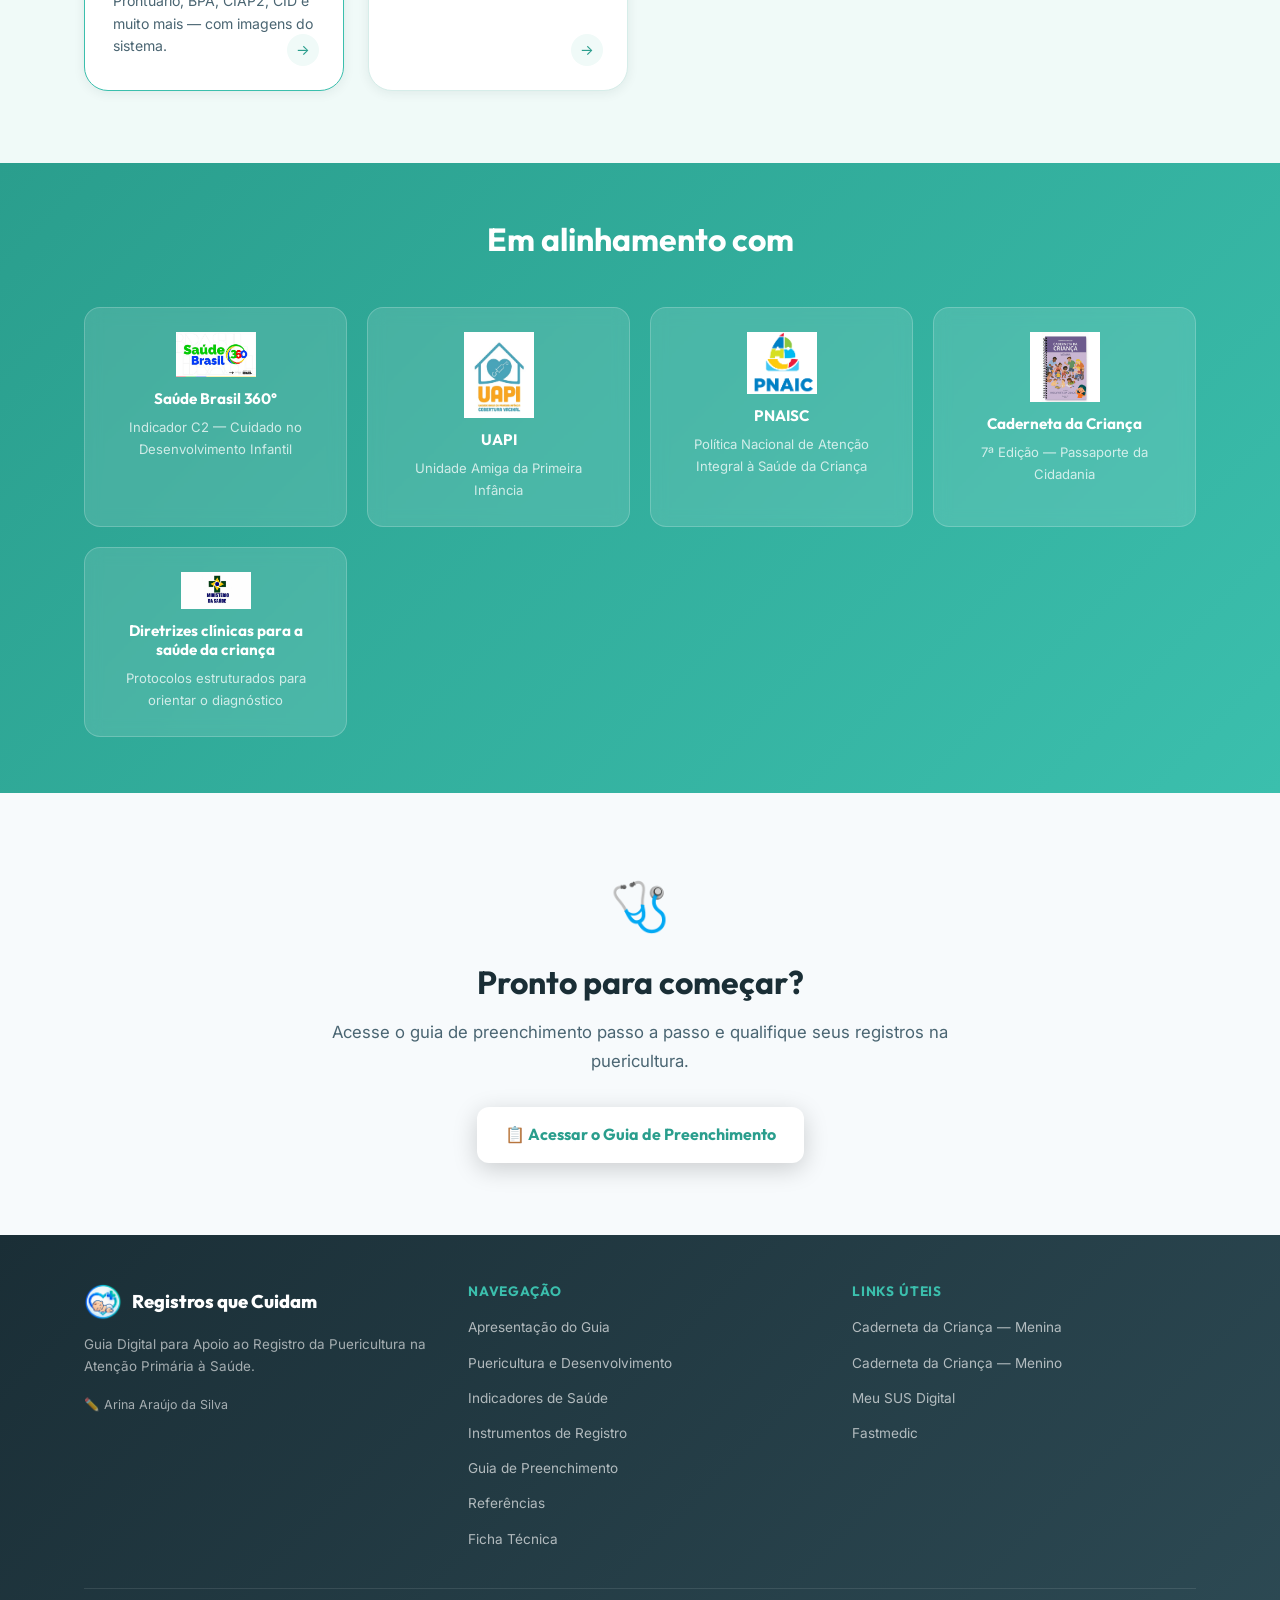
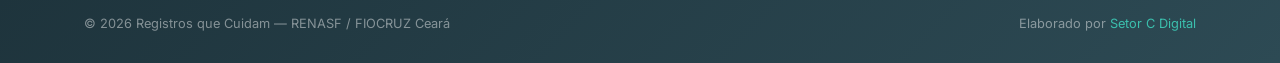
==== commit 49e112b8: "icon" ====
--- a/index.html
+++ b/index.html
@@ -117,7 +117,7 @@
         </a>
         <a href="prontuario.html" class="nav-card fade-up" style="--card-accent: linear-gradient(90deg, #3BBFAD, #2A9E8D); border-color: var(--verde);">
           <div class="card-icon" style="--card-icon-bg: var(--verde); font-size: 1.8rem;">📋</div>
-          <h3>Guia de Preenchimento do Prontuário</h3>
+          <h3>Guia de Preenchimento da Consulta de Puericultura</h3>
           <p>Passo a passo completo: SOAP, Ferramentas do Prontuário, BPA, CIAP2, CID e muito mais — com imagens do sistema.</p>
           <div class="card-arrow">→</div>
         </a>
--- a/assets/css/style.css
+++ b/assets/css/style.css
@@ -456,7 +456,8 @@
 .alert-warn  { background: var(--amarelo-light); border-color: var(--amarelo); }
 .alert-caderneta { background: linear-gradient(135deg, #EDE9F8, #E8F2FB); border-color: var(--roxo); }
 .alert-icon { font-size: 1.2rem; flex-shrink: 0; margin-top: 2px; }
-.alert strong { display: block; margin-bottom: 4px; font-size: 0.9rem; }
+.alert > div > strong:first-child { display: block; margin-bottom: 4px; font-size: 0.9rem; }
+.alert p strong { display: inline; font-size: inherit; }
 .alert p, .alert ul { font-size: 0.88rem; color: var(--texto-suave); margin: 0; }
 .alert ul { padding-left: 16px; list-style: disc; }
 .alert ul li { margin-bottom: 4px; }
@@ -687,30 +688,116 @@
 .scroll-top:hover { transform: translateY(-3px); box-shadow: 0 8px 28px rgba(59,191,173,0.5); }
 
 /* ── Responsive ─────────────────────────────── */
+
+/* ── Global overflow guard ───────────────────── */
+html, body { overflow-x: hidden; }
+
+/* Prevent any element from breaking the viewport width */
+.inner-page,
+.content-section,
+.alert,
+.step,
+.acc-item,
+.bpa-card,
+.info-card,
+.screenshot-item,
+.sidebar {
+  max-width: 100%;
+  overflow-wrap: break-word;
+  word-break: break-word;
+}
+
+/* Ensure all text inside alerts wraps properly */
+.alert p, .alert ul, .alert li, .alert strong,
+.alert span, .alert div {
+  overflow-wrap: break-word;
+  word-break: break-word;
+  white-space: normal !important;
+}
+
+/* List items inside alerts never use nowrap */
+.alert ul li { white-space: normal !important; }
+
+/* Images always respect their container */
+img { max-width: 100%; height: auto; display: block; }
+
 @media (max-width: 900px) {
   .hero-inner { grid-template-columns: 1fr; text-align: center; gap: 40px; }
   .hero { padding: 80px 0 60px; min-height: auto; }
   .hero-ctas { justify-content: center; }
   .hero-image { order: -1; }
+
+  /* Sidebar stacks below content on tablet/mobile */
   .inner-page { grid-template-columns: 1fr; }
   .sidebar { position: static; max-height: none; }
+
   .footer-inner { grid-template-columns: 1fr; gap: 28px; }
   .info-grid { grid-template-columns: 1fr; }
   .bpa-cards { grid-template-columns: 1fr; }
   .ficha-grid { grid-template-columns: 1fr; }
   .caderneta-links { grid-template-columns: 1fr; }
-  .screenshots-row.cols-2, .screenshots-row.cols-3 { grid-template-columns: 1fr; }
-}
+  .screenshots-row.cols-2,
+  .screenshots-row.cols-3 { grid-template-columns: 1fr; }
+}
+
 @media (max-width: 768px) {
   .nav-links { display: none; }
   .hamburger { display: flex; }
   .cards-grid { grid-template-columns: 1fr; }
   .hero-stats { grid-template-columns: 1fr 1fr; }
-  .content-section { padding: 24px 18px; }
-}
+
+  /* Content sections: tighter padding on phone */
+  .content-section { padding: 20px 16px; }
+
+  /* Inner page: no side padding bleed */
+  .inner-page {
+    padding-left: 16px;
+    padding-right: 16px;
+  }
+
+  /* Alerts: smaller padding, no overflow */
+  .alert { padding: 14px 16px; gap: 10px; }
+  .alert-icon { font-size: 1rem; }
+
+  /* Steps: vertical layout on tiny screens */
+  .step { flex-direction: column; gap: 10px; }
+
+  /* BPA / info grids already 1-col from 900px */
+  .bpa-cards,
+  .info-grid { grid-template-columns: 1fr; }
+
+  /* Section headings: allow wrap */
+  .content-section h2 {
+    font-size: 1.15rem;
+    flex-wrap: wrap;
+    gap: 8px;
+  }
+
+  /* Sidebar on mobile: compact */
+  .sidebar { padding: 16px; }
+  .sidebar-nav a { font-size: 0.82rem; padding: 8px 10px; }
+}
+
 @media (max-width: 480px) {
-  .container { padding: 0 16px; }
+  .container { padding: 0 12px; }
+  .inner-page { padding-left: 12px; padding-right: 12px; }
   .hero-stats { grid-template-columns: 1fr 1fr; }
+
+  /* Even tighter content sections */
+  .content-section { padding: 16px 14px; margin-bottom: 16px; }
+
+  /* Alert: minimal padding */
+  .alert { padding: 12px 14px; flex-direction: row; }
+
+  /* Typography scale down slightly */
+  .content-section h2 { font-size: 1.05rem; }
+  .content-section h3 { font-size: 0.95rem; }
+
+  /* Caderneta links: always 1 col */
+  .caderneta-links { grid-template-columns: 1fr; }
+
+  /* Screenshot rows: always 1 col */
+  .screenshots-row { grid-template-columns: 1fr !important; }
 }
 
 /* ── Utilities ──────────────────────────────── */
